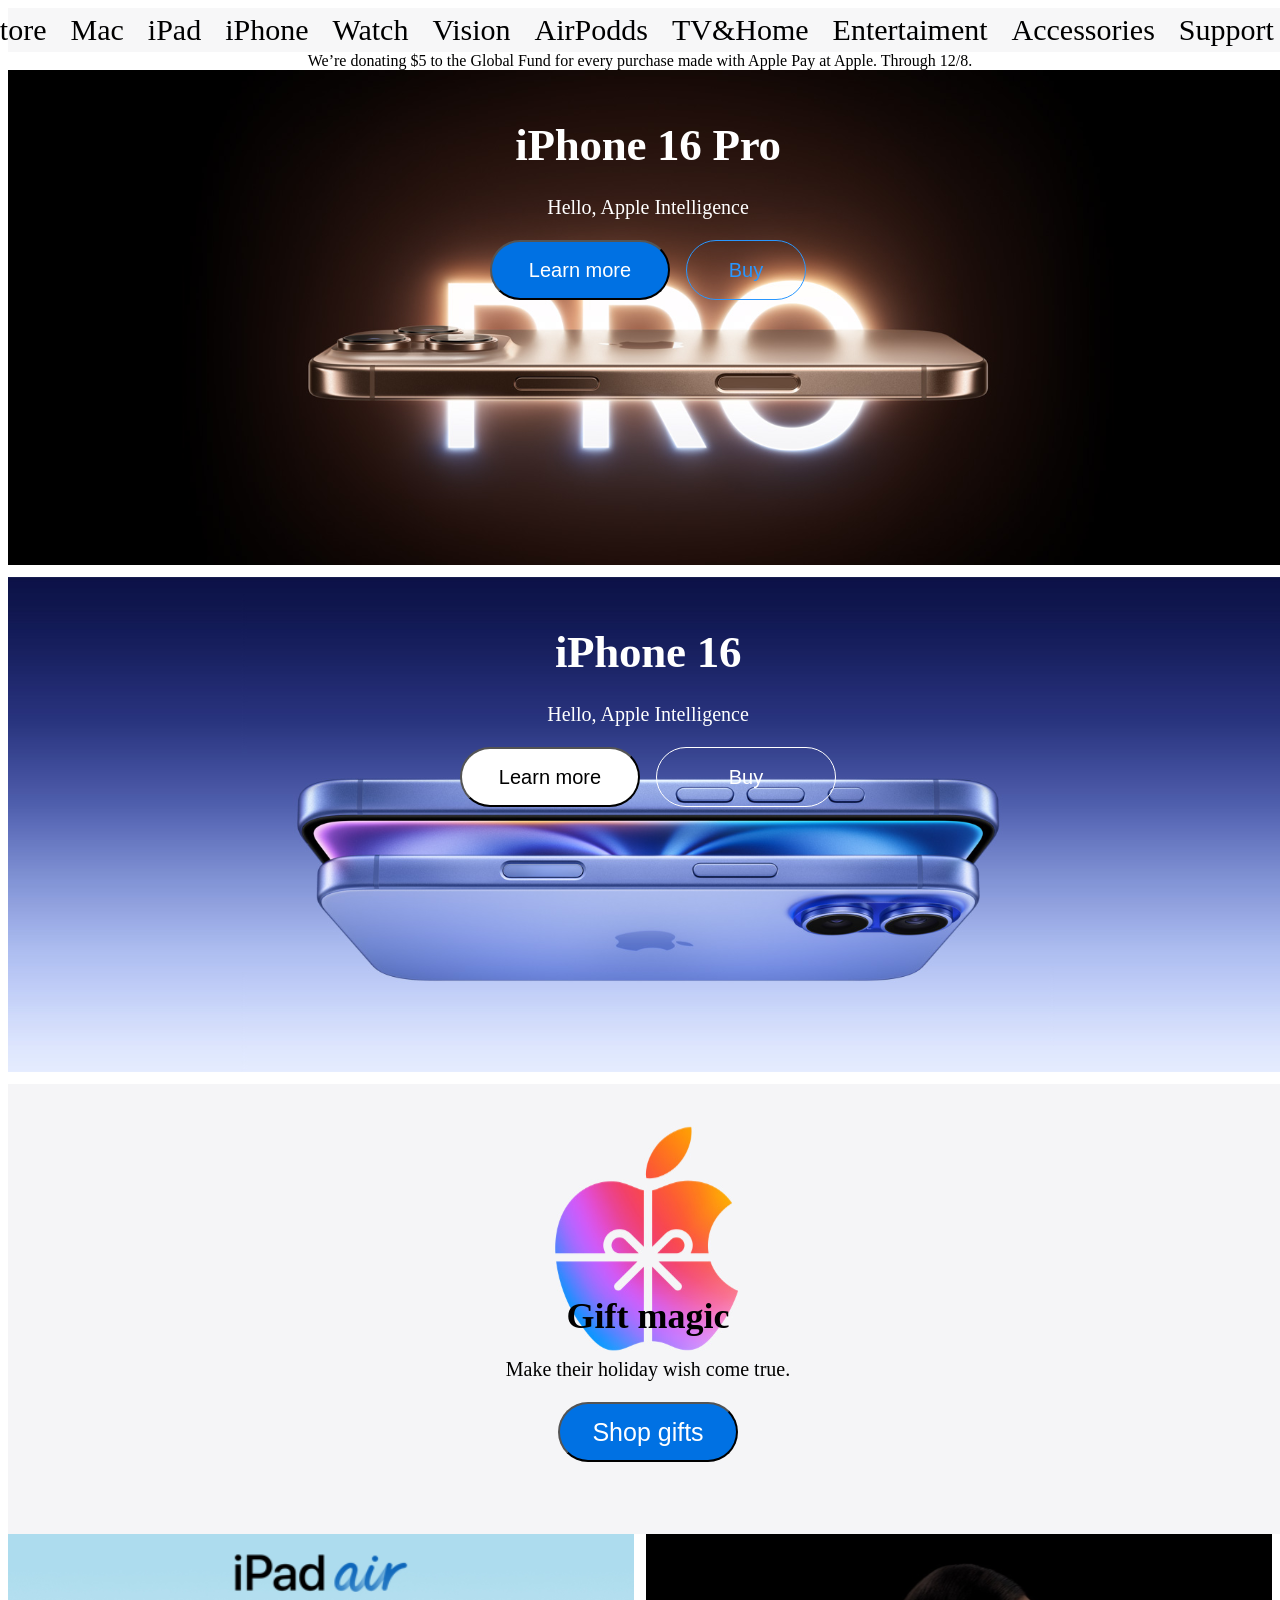
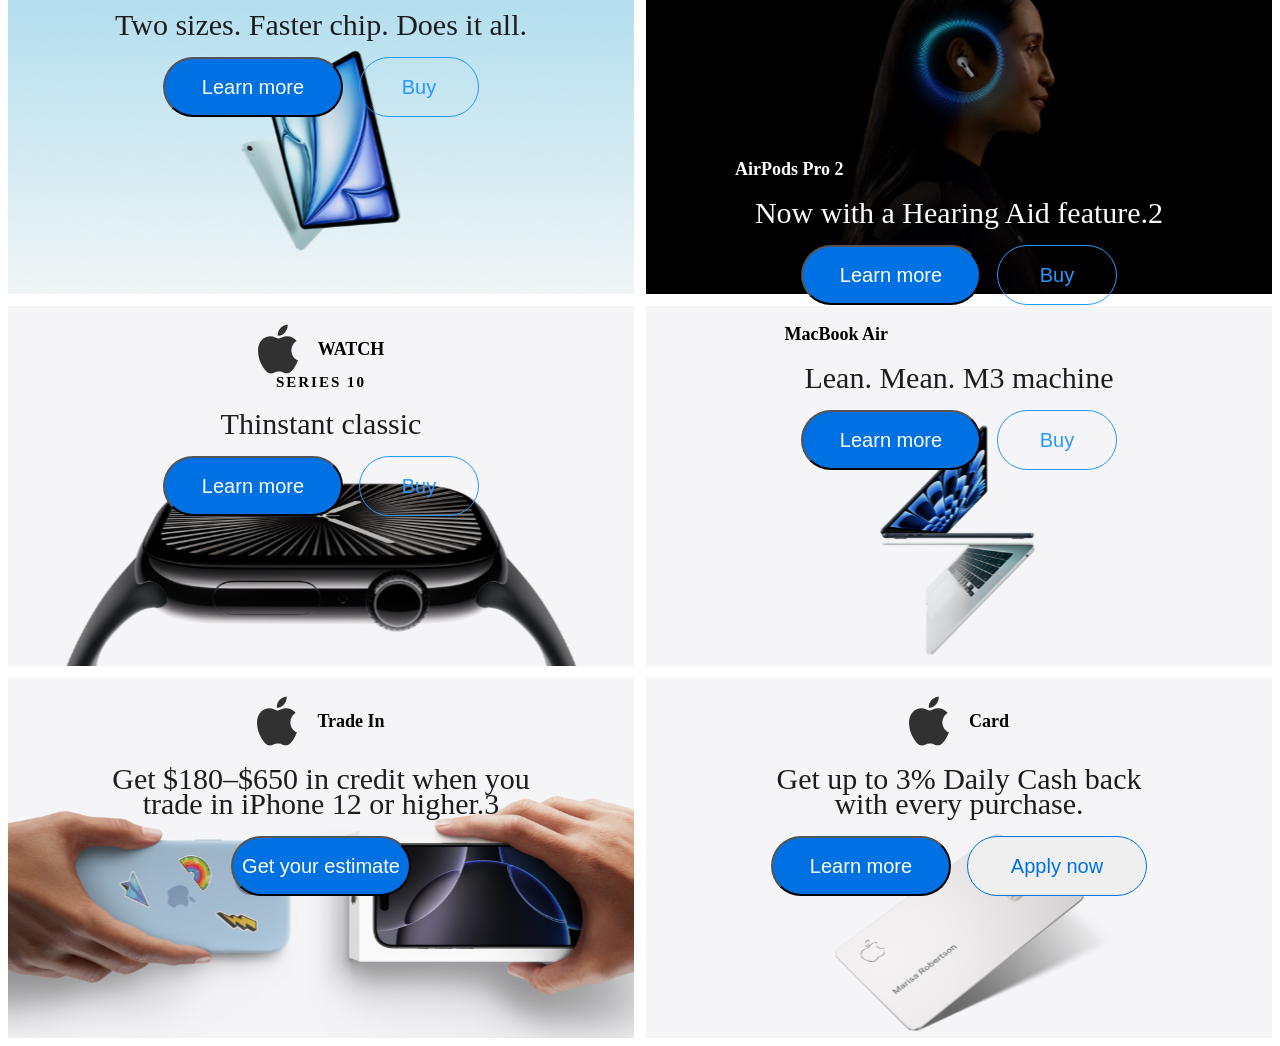
==== index.html @ 3116f765 "a p geer solison" ====
<!doctype html>
<html lang="en">
  <head>
    <meta charset="UTF-8" />
    <meta name="viewport" content="width=device-width, initial-scale=1.0" />
    <title>Apple web</title>
    <link rel="stylesheet" href="style.css" />
  </head>
  <body>
    <header>
      <a href=""><img src="./Vector.svg" alt="" /></a>
      <a href="">Store</a>
      <a href="">Mac</a>
      <a href="">iPad</a>
      <a href="">iPhone</a>
      <a href="">Watch</a>
      <a href="">Vision</a>
      <a href="">AirPodds</a>
      <a href="">TV&Home</a>
      <a href="">Entertaiment</a>
      <a href="">Accessories</a>
      <a href="">Support</a>
      <a href=""><img src="./Vector (1).svg" alt="" /></a>
      <a href=""><img src="./Vector (2).svg" alt="" /></a>
    </header>
    <div class="donate">
      <a>
        We’re donating $5 to the Global Fund for every purchase made with
        Apple Pay at Apple. Through 12/8.
      </a>
    </div>
    <section class="hero">
      <div class="hero-content" id="ip16-pro">
        <h1>iPhone 16 Pro</h1>
        <p>Hello, Apple Intelligence</p>
        <div class="button">
          <button class="button1">Learn more</button>
          <button class="button2">Buy</button>
        </div>
      </div>
      <div class="hero-content" id="ip16">
        <h1>iPhone 16</h1>
        <p>Hello, Apple Intelligence</p>
        <div class="button">
          <button class="button3">Learn more</button>
          <button class="button4">Buy</button>
        </div>
      </div>
      <div class="hero-cont" id="gift">
        <div class="gift">
          <h1>Gift magic</h1>
          <p>Make their holiday wish come true.</p>
          <button class="button5">Shop gifts</button>
        </div>
      </div>
    </section>
    <section class="store">
      <div class="store-1">
        <div class="iPad">
          <div class="ipad-cont">
            <img src="./Heading 3.svg" alt="" />
            <p>Two sizes. Faster chip. Does it all.</p>
            <div class="button">
              <button class="button1">Learn more</button>
              <button class="button2">Buy</button>
            </div>
            <div class="ipad-p">
              <p>Hello, Apple Intelligence.</p>
            </div>
          </div>
        </div>
        <div class="Airpods">
          <div class="AirPods-cont">
            <h1>AirPods Pro 2</h1>
            <p>Now with a Hearing Aid feature.2</p>
            <div class="button">
              <button class="button1">Learn more</button>
              <button class="button2">Buy</button>
            </div>
          </div>
        </div>
      </div>
      <div class="store-2">
        <div class="watch">
          <div class="ipad-cont">
            <div class="watch-cont">
              <img class="apple-icon" src="./Vector.svg" alt="" />
              <h1>WATCH</h1>
            </div>
            <h3>SERIES 10</h3>
            <p>Thinstant classic</p>
            <div class="button">
              <button class="button1">Learn more</button>
              <button class="button2">Buy</button>
            </div>
          </div>
        </div>
        <div class="macbook">
          <div class="ipad-cont">
            <h1>MacBook Air</h1>
            <p>Lean. Mean. M3 machine</p>
            <div class="button">
              <button class="button1">Learn more</button>
              <button class="button2">Buy</button>
            </div>
          </div>
        </div>
      </div>
      <div class="store-3">
        <div class="trade">
          <div class="ipad-cont">
            <div class="watch-cont">
              <img class="apple-icon" src="./Vector.svg" alt="" />
              <h1>Trade In</h1>
            </div>
            <p>
              Get $180–$650 in credit when you <br />
              trade in iPhone 12 or higher.3
            </p>
            <div class="button">
              <button class="button7">Get your estimate</button>
            </div>
          </div>
        </div>
        <div class="card">
          <div class="ipad-cont">
            <div class="watch-cont">
              <img class="apple-icon" src="./Vector.svg" alt="" />
              <h1>Card</h1>
            </div>
            <p>
              Get up to 3% Daily Cash back <br />
              with every purchase.
            </p>
            <div class="button">
              <button class="button1">Learn more</button>
              <button class="button6">Apply now</button>
            </div>
          </div>
        </div>
      </div>
    </section>
    <section class="footer">
      <div class="scroll"></div>
    </section>
  </body>
</html>
---- style.css ----
header {
  width: 100vw;
  display: flex;
  gap: 24px;
  height: 44px;
  justify-content: center;
  align-items: center;
  background-color: rgba(245, 245, 247, 0.8);
  font-size: 30px;
}
.hero p {
  font-size: 20px;
  color: white;
}
a {
  text-decoration: none;
  color: black;
}
h4 {
  text-align: center;
  font-family: Inter;
  font-size: 3vh;
  font-style: normal;
  font-weight: 400;
  line-height: 32px; /* 133.333% */
}
.donate {
  display: flex;
  justify-content: center;
  gap: 4px;
}
.hero {
  display: flex;
  flex-direction: column;
  gap: 12px;
  width: 100vw;
}
.hero-content {
  display: flex;
  width: 100vw;
  height: 50vh;
  flex-direction: column;
  align-items: center;
  color: white;
  background-size: cover;
  background-position: center;
  padding-top: 5vh;
}
.hero-content h1 {
  margin: 0px;
  text-align: center;
  font-family: Inter;
  font-size: 5vh;
  font-style: normal;
  font-weight: 600;
  line-height: 60px; /* 115.385% */
  letter-spacing: -0.28px;
}
#ip16-pro {
  background-image: url(./ip16-pro.svg);
}
#ip16 {
  background-image: url(./ip16.svg);
}
#gift {
  background-image: url(./gift.svg);
}

.hero-cont {
  background-size: cover;
  background-position: center;
  width: 100vw;
  height: 50vh;
  display: flex;
  align-items: flex-end;
  justify-content: center;
}
.gift {
  display: flex;
  flex-direction: column;
  align-items: center;
  padding-bottom: 8vh;
}
#gift h1 {
  margin: 0px;
  font-size: 4vh;
}
#gift p {
  color: black;
}
.button {
  display: flex;
  gap: 16px;
  text-align: center;
  justify-content: center;
}

.button1 {
  width: 180px;
  height: 60px;
  padding: 12px 20px;
  background-color: #0071e3;
  border-radius: 999px;
  color: white;
  font-size: 20px;
}
.button2 {
  color: #2997ff;
  width: 120px;
  height: 60px;
  padding: 12px 20px;
  font-size: 20px;
  border: 1px solid #2997ff;
  border-radius: 999px;
  background-color: transparent;
}
h4 {
  color: #f5f5f7;
  text-align: center;
  font-family: Inter;
  font-size: 24px;
}
.button3 {
  width: 180px;
  height: 60px;
  padding: 12px 20px;
  font-size: 20px;
  background-color: white;
  border-radius: 999px;
}
.button4 {
  width: 180px;
  height: 60px;
  padding: 12px 20px;
  font-size: 20px;
  border: 1px solid white;
  border-radius: 999px;
  background-color: #0018ca;
  background-color: transparent;
  color: white;
}
p {
  color: #1d1d1f;
  text-align: center;
  font-family: Inter;
  font-size: 20px;
  font-style: normal;
  font-weight: 400;
  line-height: 25px; /* 138.889% */
}
.button5 {
  width: 180px;
  height: 60px;
  font-size: 25px;
  background-color: #0071e3;
  border-radius: 999px;
  color: white;
}
.hero-gift h4 {
  color: #000;
  text-align: center;
  font-family: Inter;
  font-size: 24px;
}
.store {
  display: flex;
  gap: 12px;
  flex-direction: column;
}
.store p {
  font-size: 30px;
  margin: 20px;
}
.store h1 {
  margin: 0px;
  font-size: 2vh;
}
.store-1 {
  display: flex;
  gap: 12px;
}
.store-2 {
  display: flex;
  gap: 12px;
}
.iPad {
  background-image: url(./Figure.svg);
  width: 50vw;
  height: 40vh;
  background-size: cover;
  background-position: center;
}
.ipad-cont {
  display: flex;
  flex-direction: column;
  padding-top: 2vh;
}
.iPad img {
  height: 40px;
}
.iPad h1 {
  color: black;
}
.ipad-p {
  padding-top: 25vh;
  text-align: center;
  font-family: Inter;
  font-size: 14px;
  font-style: normal;
  font-weight: 500;
  line-height: 18px; /* 128.571% */
  background: linear-gradient(
    90deg,
    #0090f7 0%,
    #ba62fc 33.33%,
    #f2416b 66.67%,
    #f55600 100%
  );
  background-clip: text;
  -webkit-background-clip: text;
  -webkit-text-fill-color: transparent;
}
.Airpods {
  background-image: url(./airpods.svg);
  width: 50vw;
  height: 40vh;
  background-size: cover;
  background-position: center;
  display: flex;
  justify-content: center;
}
.AirPods-cont {
  display: flex;
  padding-top: 25vh;
  flex-direction: column;
}

.Airpods p {
  color: white;
}
.Airpods h1 {
  color: white;
}
.watch {
  background-image: url(./watch.svg);
  background-size: cover;
  width: 50vw;
  background-position: center;
  height: 40vh;
}
.apple-icon {
  width: 40px;
  height: 50px;
  align-items: center;
}
.watch h1 {
  color: black;
}
.watch-cont {
  display: flex;
  align-items: center;
  justify-content: center;
  gap: 20px;
}
h3 {
  color: #000;
  text-align: center;
  font-family: Inter;
  font-size: 15px;
  font-style: normal;
  font-weight: 700;
  line-height: normal;
  letter-spacing: 2px;
  margin: 0;
}
.macbook {
  background-image: url(./Macbook.svg);
  background-size: cover;
  width: 50vw;
  background-position: center;
  height: 40vh;
  display: flex;
  justify-content: center;
}

.store-3 {
  display: flex;
  gap: 12px;
}
.trade {
  background-image: url(./trade.svg);
  background-size: cover;
  width: 50vw;
  background-position: center;
  height: 40vh;
}
.trade h1 {
  color: black;
}
.trade-p {
  width: 322px;
  height: 50px;
}
.button7 {
  height: 60px;
  width: 180px;
  font-size: 20px;
  border-radius: 999px;
  background-color: #0071e3;
  color: white;
}
.card {
  background-image: url(./card.svg);
  background-size: cover;
  width: 50vw;
  background-position: center;
  height: 40vh;
}
.card h1 {
  color: black;
}
.button6 {
  width: 180px;
  height: 60px;
  padding: 12px 20px;
  font-size: 20px;
  border-radius: 999px;
  color: #0071e3;
  border: 1px solid #0071e3;
}
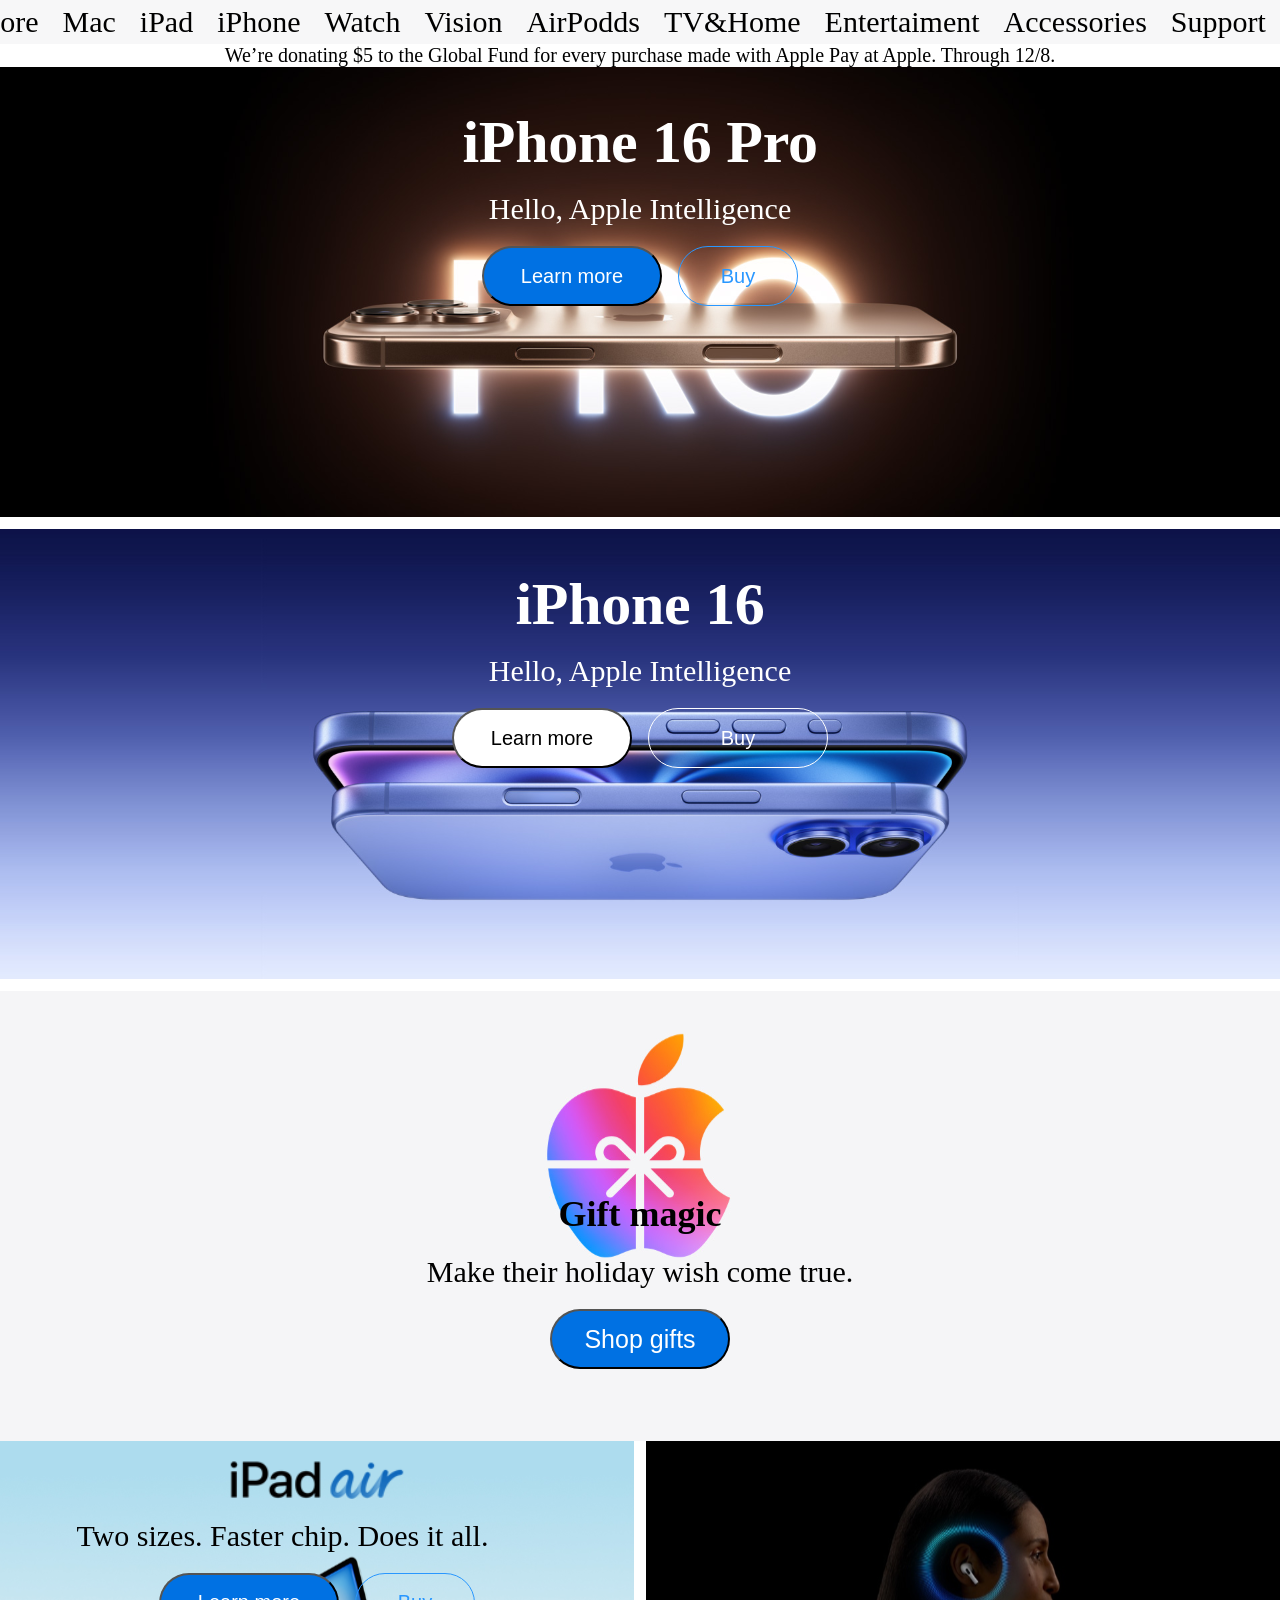
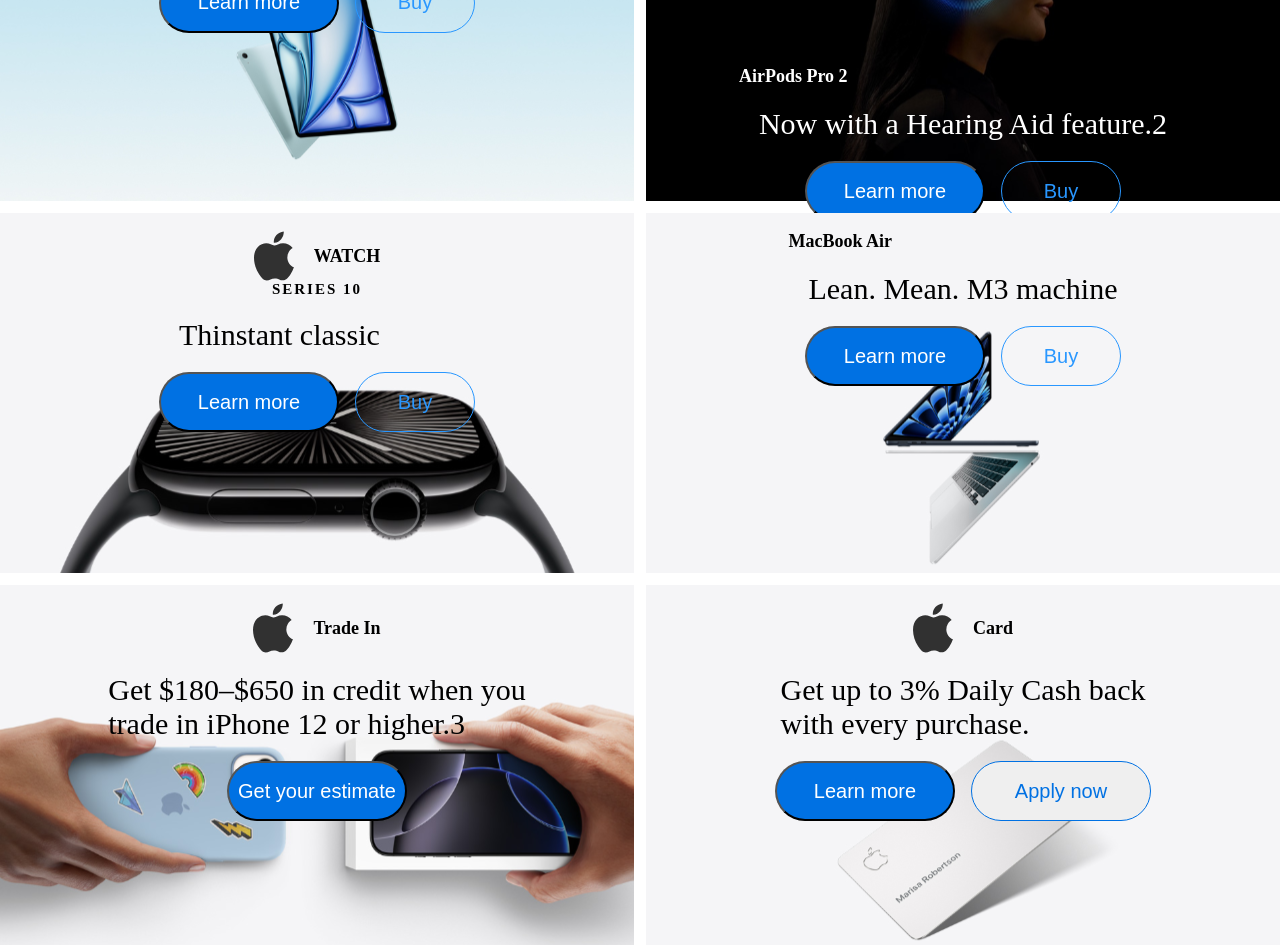
==== commit 88b2df9a: "dahin ynzlaw" ====
--- a/index.html
+++ b/index.html
@@ -24,10 +24,10 @@
       <a href=""><img src="./Vector (2).svg" alt="" /></a>
     </header>
     <div class="donate">
-      <a>
+      <p>
         We’re donating $5 to the Global Fund for every purchase made with
         Apple Pay at Apple. Through 12/8.
-      </a>
+      </p>
     </div>
     <section class="hero">
       <div class="hero-content" id="ip16-pro">
--- a/style.css
+++ b/style.css
@@ -1,3 +1,9 @@
+* {
+  padding: 0;
+  margin: 0;
+  box-sizing: border-box;
+}
+
 header {
   width: 100vw;
   display: flex;
@@ -9,7 +15,7 @@
   font-size: 30px;
 }
 .hero p {
-  font-size: 20px;
+  font-size: 30px;
   color: white;
 }
 a {
@@ -28,6 +34,7 @@
   display: flex;
   justify-content: center;
   gap: 4px;
+  font-size: 20px;
 }
 .hero {
   display: flex;
@@ -45,12 +52,13 @@
   background-size: cover;
   background-position: center;
   padding-top: 5vh;
+  gap: 20px;
 }
 .hero-content h1 {
   margin: 0px;
   text-align: center;
   font-family: Inter;
-  font-size: 5vh;
+  font-size: 60px;
   font-style: normal;
   font-weight: 600;
   line-height: 60px; /* 115.385% */
@@ -80,6 +88,7 @@
   flex-direction: column;
   align-items: center;
   padding-bottom: 8vh;
+  gap: 20px;
 }
 #gift h1 {
   margin: 0px;
@@ -139,15 +148,6 @@
   background-color: transparent;
   color: white;
 }
-p {
-  color: #1d1d1f;
-  text-align: center;
-  font-family: Inter;
-  font-size: 20px;
-  font-style: normal;
-  font-weight: 400;
-  line-height: 25px; /* 138.889% */
-}
 .button5 {
   width: 180px;
   height: 60px;
@@ -189,6 +189,8 @@
   height: 40vh;
   background-size: cover;
   background-position: center;
+  display: flex;
+  justify-content: center;
 }
 .ipad-cont {
   display: flex;
@@ -247,6 +249,8 @@
   width: 50vw;
   background-position: center;
   height: 40vh;
+  display: flex;
+  justify-content: center;
 }
 .apple-icon {
   width: 40px;
@@ -293,6 +297,8 @@
   width: 50vw;
   background-position: center;
   height: 40vh;
+  display: flex;
+  justify-content: center;
 }
 .trade h1 {
   color: black;
@@ -315,6 +321,8 @@
   width: 50vw;
   background-position: center;
   height: 40vh;
+  display: flex;
+  justify-content: center;
 }
 .card h1 {
   color: black;
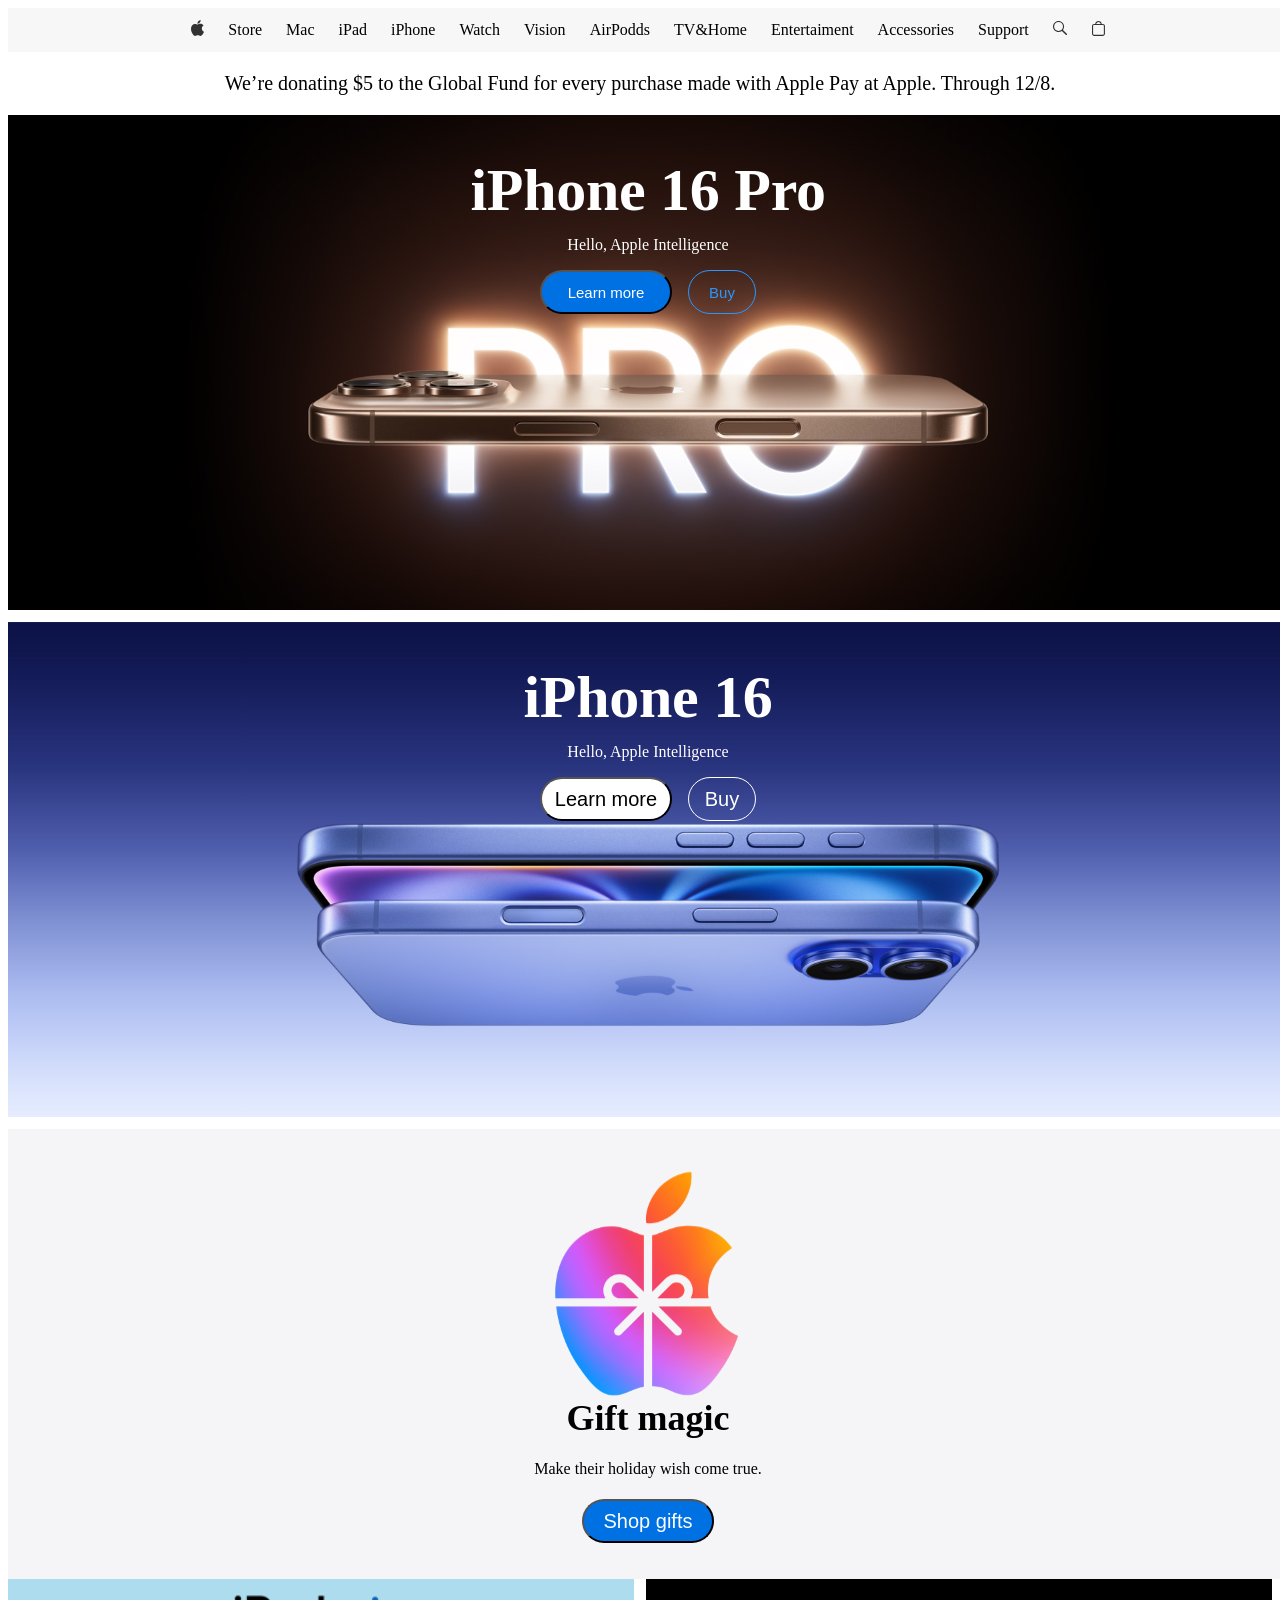
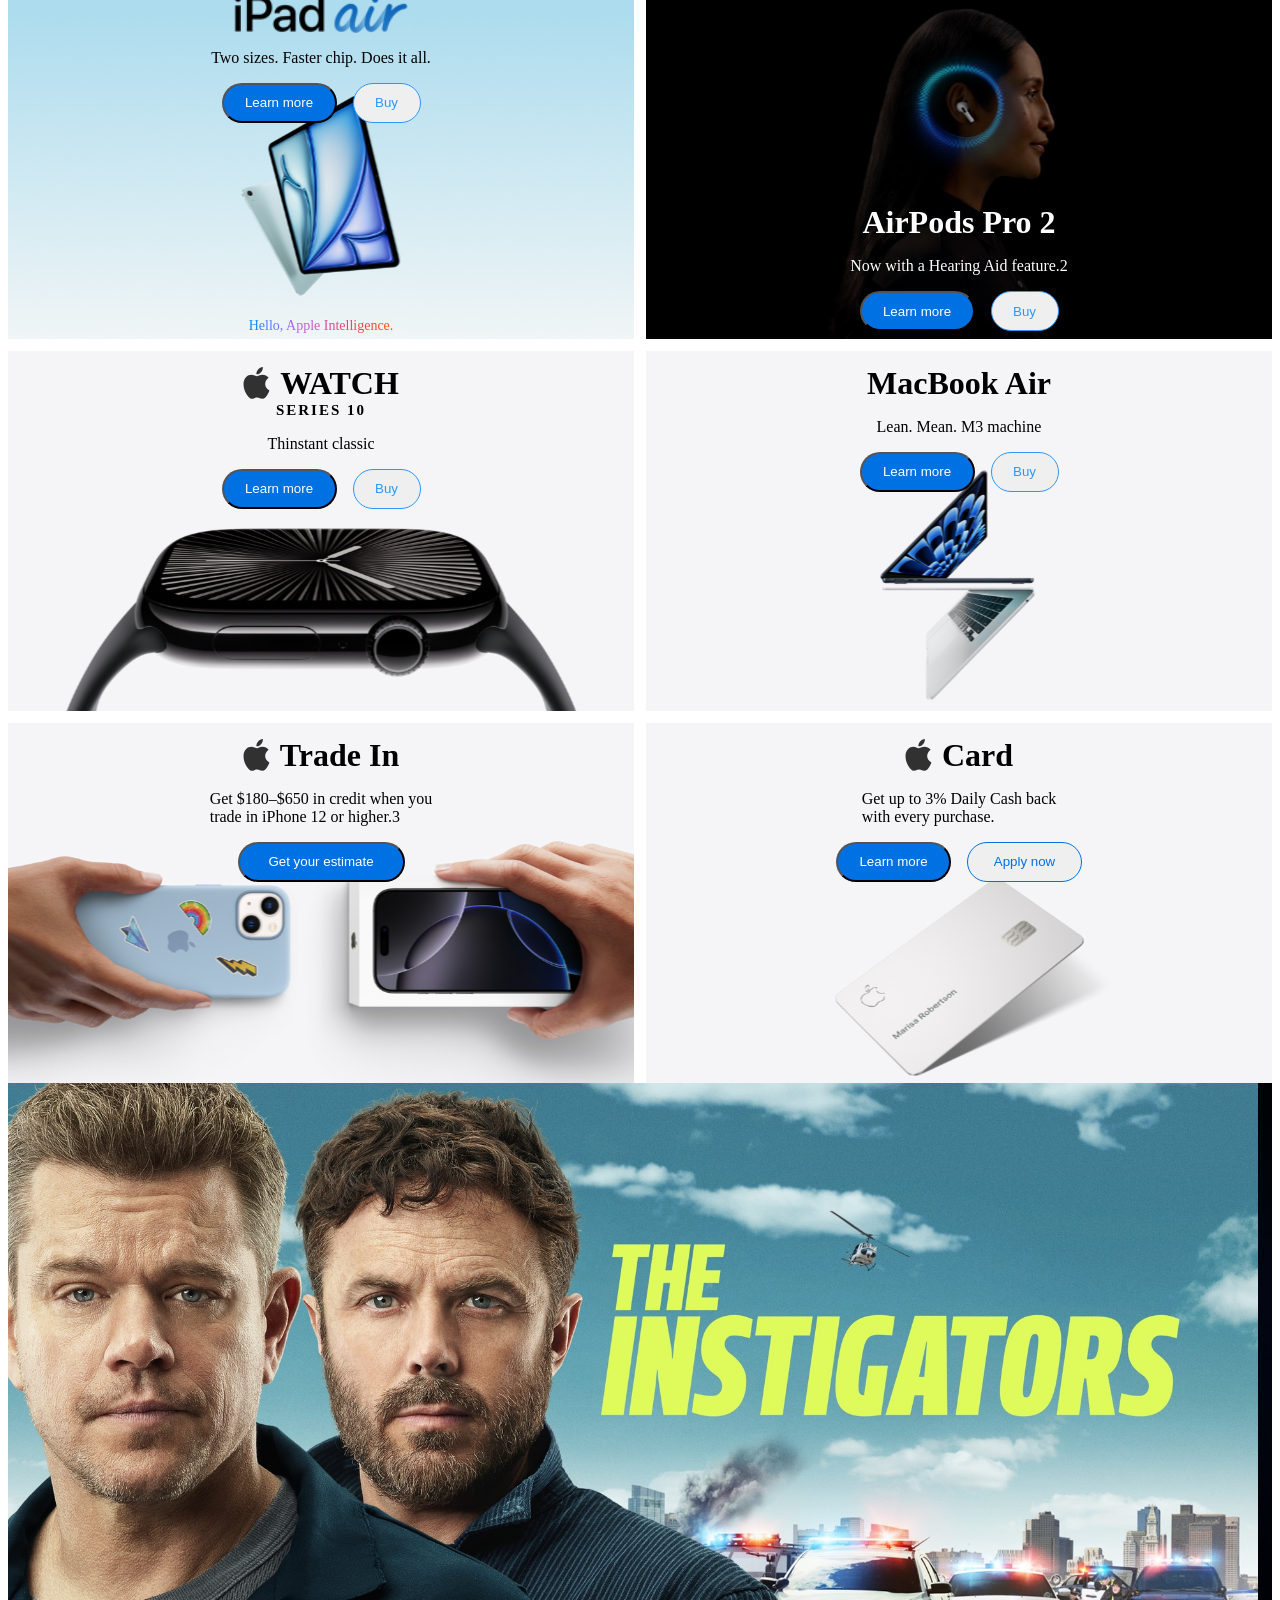
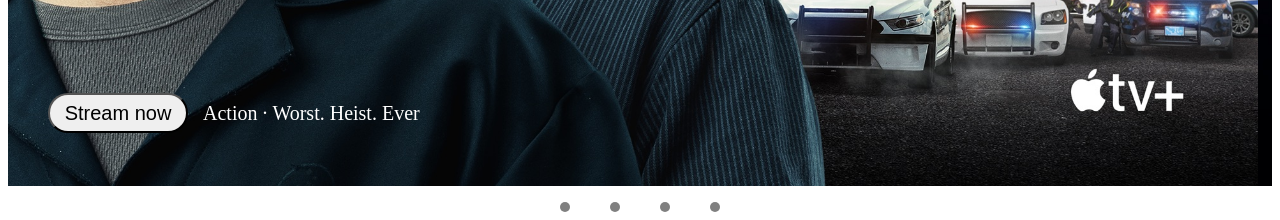
==== commit 56212e27: "scroll hiiw" ====
--- a/index.html
+++ b/index.html
@@ -61,8 +61,8 @@
             <img src="./Heading 3.svg" alt="" />
             <p>Two sizes. Faster chip. Does it all.</p>
             <div class="button">
-              <button class="button1">Learn more</button>
-              <button class="button2">Buy</button>
+              <button class="button9">Learn more</button>
+              <button class="button10">Buy</button>
             </div>
             <div class="ipad-p">
               <p>Hello, Apple Intelligence.</p>
@@ -74,8 +74,8 @@
             <h1>AirPods Pro 2</h1>
             <p>Now with a Hearing Aid feature.2</p>
             <div class="button">
-              <button class="button1">Learn more</button>
-              <button class="button2">Buy</button>
+              <button class="button9">Learn more</button>
+              <button class="button10">Buy</button>
             </div>
           </div>
         </div>
@@ -90,8 +90,8 @@
             <h3>SERIES 10</h3>
             <p>Thinstant classic</p>
             <div class="button">
-              <button class="button1">Learn more</button>
-              <button class="button2">Buy</button>
+              <button class="button9">Learn more</button>
+              <button class="button10">Buy</button>
             </div>
           </div>
         </div>
@@ -100,8 +100,8 @@
             <h1>MacBook Air</h1>
             <p>Lean. Mean. M3 machine</p>
             <div class="button">
-              <button class="button1">Learn more</button>
-              <button class="button2">Buy</button>
+              <button class="button9">Learn more</button>
+              <button class="button10">Buy</button>
             </div>
           </div>
         </div>
@@ -133,15 +133,57 @@
               with every purchase.
             </p>
             <div class="button">
-              <button class="button1">Learn more</button>
+              <button class="button9">Learn more</button>
               <button class="button6">Apply now</button>
             </div>
           </div>
         </div>
       </div>
     </section>
-    <section class="footer">
-      <div class="scroll"></div>
+    <section class="scroll">
+      <div class="scroll-container">
+        <div id="item1" class="scroll-item">
+          <div class="item1-cont">
+            <button class="item1-button">Stream now</button>
+            <div class="item1-text">
+              <p>Action ·</p>
+              <p>Worst. Heist. Ever</p>
+            </div>
+          </div>
+        </div>
+        <div id="item2" class="scroll-item">
+          <div class="item1-cont">
+            <button class="item2-button">See the schlude</button>
+            <div class="item1-text">
+              <p>Live MLB games, every Friday</p>
+            </div>
+          </div>
+        </div>
+        <div id="item3" class="scroll-item">
+          <div class="item1-cont">
+            <button>Stream now</button>
+            <div class="item1-text">
+              <h4>Comedy ·</h4>
+              <p>The shady side of paradise.</p>
+            </div>
+          </div>
+        </div>
+        <div id="item4" class="scroll-item">
+          <div class="item1-cont">
+            <button class="item1-button">Stream now</button>
+            <div class="item1-text">
+              <p>Drama ·</p>
+              <p>Experience Ridley Scatt's extended epic.</p>
+            </div>
+          </div>
+        </div>
+      </div>
+      <div class="dot">
+        <a class="item1-dot" href="#item1"></a>
+        <a class="item1-dot" href="#item2"></a>
+        <a class="item1-dot" href="#item3"></a>
+        <a class="item1-dot" href="#item4"></a>
+      </div>
     </section>
   </body>
 </html>
--- a/style.css
+++ b/style.css
@@ -1,9 +1,3 @@
-* {
-  padding: 0;
-  margin: 0;
-  box-sizing: border-box;
-}
-
 header {
   width: 100vw;
   display: flex;
@@ -12,10 +6,8 @@
   justify-content: center;
   align-items: center;
   background-color: rgba(245, 245, 247, 0.8);
-  font-size: 30px;
 }
 .hero p {
-  font-size: 30px;
   color: white;
 }
 a {
@@ -52,7 +44,6 @@
   background-size: cover;
   background-position: center;
   padding-top: 5vh;
-  gap: 20px;
 }
 .hero-content h1 {
   margin: 0px;
@@ -87,8 +78,8 @@
   display: flex;
   flex-direction: column;
   align-items: center;
-  padding-bottom: 8vh;
-  gap: 20px;
+  padding-bottom: 4vh;
+  gap: 5px;
 }
 #gift h1 {
   margin: 0px;
@@ -105,20 +96,18 @@
 }
 
 .button1 {
-  width: 180px;
-  height: 60px;
-  padding: 12px 20px;
+  width: 132px;
+  height: 44px;
   background-color: #0071e3;
   border-radius: 999px;
   color: white;
-  font-size: 20px;
+  font-size: 15px;
 }
 .button2 {
   color: #2997ff;
-  width: 120px;
-  height: 60px;
-  padding: 12px 20px;
-  font-size: 20px;
+  width: 68px;
+  height: 44px;
+  font-size: 15px;
   border: 1px solid #2997ff;
   border-radius: 999px;
   background-color: transparent;
@@ -130,17 +119,15 @@
   font-size: 24px;
 }
 .button3 {
-  width: 180px;
-  height: 60px;
-  padding: 12px 20px;
+  width: 132px;
+  height: 44px;
   font-size: 20px;
   background-color: white;
   border-radius: 999px;
 }
 .button4 {
-  width: 180px;
-  height: 60px;
-  padding: 12px 20px;
+  width: 68px;
+  height: 44px;
   font-size: 20px;
   border: 1px solid white;
   border-radius: 999px;
@@ -149,9 +136,9 @@
   color: white;
 }
 .button5 {
-  width: 180px;
-  height: 60px;
-  font-size: 25px;
+  width: 132px;
+  height: 44px;
+  font-size: 20px;
   background-color: #0071e3;
   border-radius: 999px;
   color: white;
@@ -167,13 +154,15 @@
   gap: 12px;
   flex-direction: column;
 }
-.store p {
-  font-size: 30px;
-  margin: 20px;
-}
 .store h1 {
   margin: 0px;
-  font-size: 2vh;
+  color: #000;
+  text-align: center;
+  font-family: Inter;
+  font-size: 32px;
+  font-style: normal;
+  font-weight: 700;
+  line-height: normal;
 }
 .store-1 {
   display: flex;
@@ -189,22 +178,27 @@
   height: 40vh;
   background-size: cover;
   background-position: center;
-  display: flex;
-  justify-content: center;
 }
 .ipad-cont {
   display: flex;
   flex-direction: column;
-  padding-top: 2vh;
+  align-items: center;
+  padding-top: 1.5vh;
 }
 .iPad img {
   height: 40px;
 }
 .iPad h1 {
-  color: black;
+  color: #000;
+  text-align: center;
+  font-family: Inter;
+  font-size: 32px;
+  font-style: normal;
+  font-weight: 700;
+  line-height: normal;
 }
 .ipad-p {
-  padding-top: 25vh;
+  padding-top: 20vh;
   text-align: center;
   font-family: Inter;
   font-size: 14px;
@@ -253,8 +247,8 @@
   justify-content: center;
 }
 .apple-icon {
-  width: 40px;
-  height: 50px;
+  width: 27px;
+  height: 32px;
   align-items: center;
 }
 .watch h1 {
@@ -264,7 +258,7 @@
   display: flex;
   align-items: center;
   justify-content: center;
-  gap: 20px;
+  gap: 10px;
 }
 h3 {
   color: #000;
@@ -308,9 +302,8 @@
   height: 50px;
 }
 .button7 {
-  height: 60px;
-  width: 180px;
-  font-size: 20px;
+  height: 40px;
+  width: 167px;
   border-radius: 999px;
   background-color: #0071e3;
   color: white;
@@ -328,11 +321,91 @@
   color: black;
 }
 .button6 {
-  width: 180px;
-  height: 60px;
-  padding: 12px 20px;
-  font-size: 20px;
+  width: 115px;
+  height: 40px;
   border-radius: 999px;
   color: #0071e3;
   border: 1px solid #0071e3;
 }
+
+.button9 {
+  background-color: #0071e3;
+  height: 40px;
+  width: 115px;
+  border-radius: 999px;
+  color: white;
+}
+.button10 {
+  border-radius: 999px;
+  border: 1px solid #2997ff;
+  color: #2997ff;
+  width: 68px;
+  height: 40px;
+}
+.scroll {
+  overflow: scroll;
+  display: flex;
+  gap: 16px;
+  flex-direction: column;
+  scroll-behavior: smooth;
+  scrollbar-width: none;
+}
+.scroll-container {
+  display: flex;
+}
+.scroll-item {
+  min-width: 1250px;
+  height: 703px;
+  background-position: center;
+  background-size: cover;
+}
+#item1 {
+  background-image: url(./instigators.jpg);
+}
+#item2 {
+  background-image: url(./baseball.jpg);
+}
+#item3 {
+  background-image: url(./bad-monkey.jpg);
+}
+#item4 {
+  background-image: url(./napoleon.jpg);
+}
+.item1-cont {
+  display: flex;
+  gap: 15px;
+  padding: 600px 0 0 40px;
+  height: 60px;
+  align-items: center;
+}
+.item1-text {
+  display: flex;
+  gap: 5px;
+  color: white;
+  height: 44px;
+  align-items: center;
+  font-size: 20px;
+}
+.item1-button {
+  width: 140px;
+  height: 40px;
+  border-radius: 999px;
+  font-size: 20px;
+}
+.item2-button {
+  display: flex;
+  width: 120px;
+  height: 20px;
+}
+.item1-dot {
+  display: block;
+  height: 10px;
+  width: 10px;
+  border-radius: 50%;
+  background-color: grey;
+}
+.dot {
+  display: flex;
+  justify-content: center;
+  gap: 40px;
+}
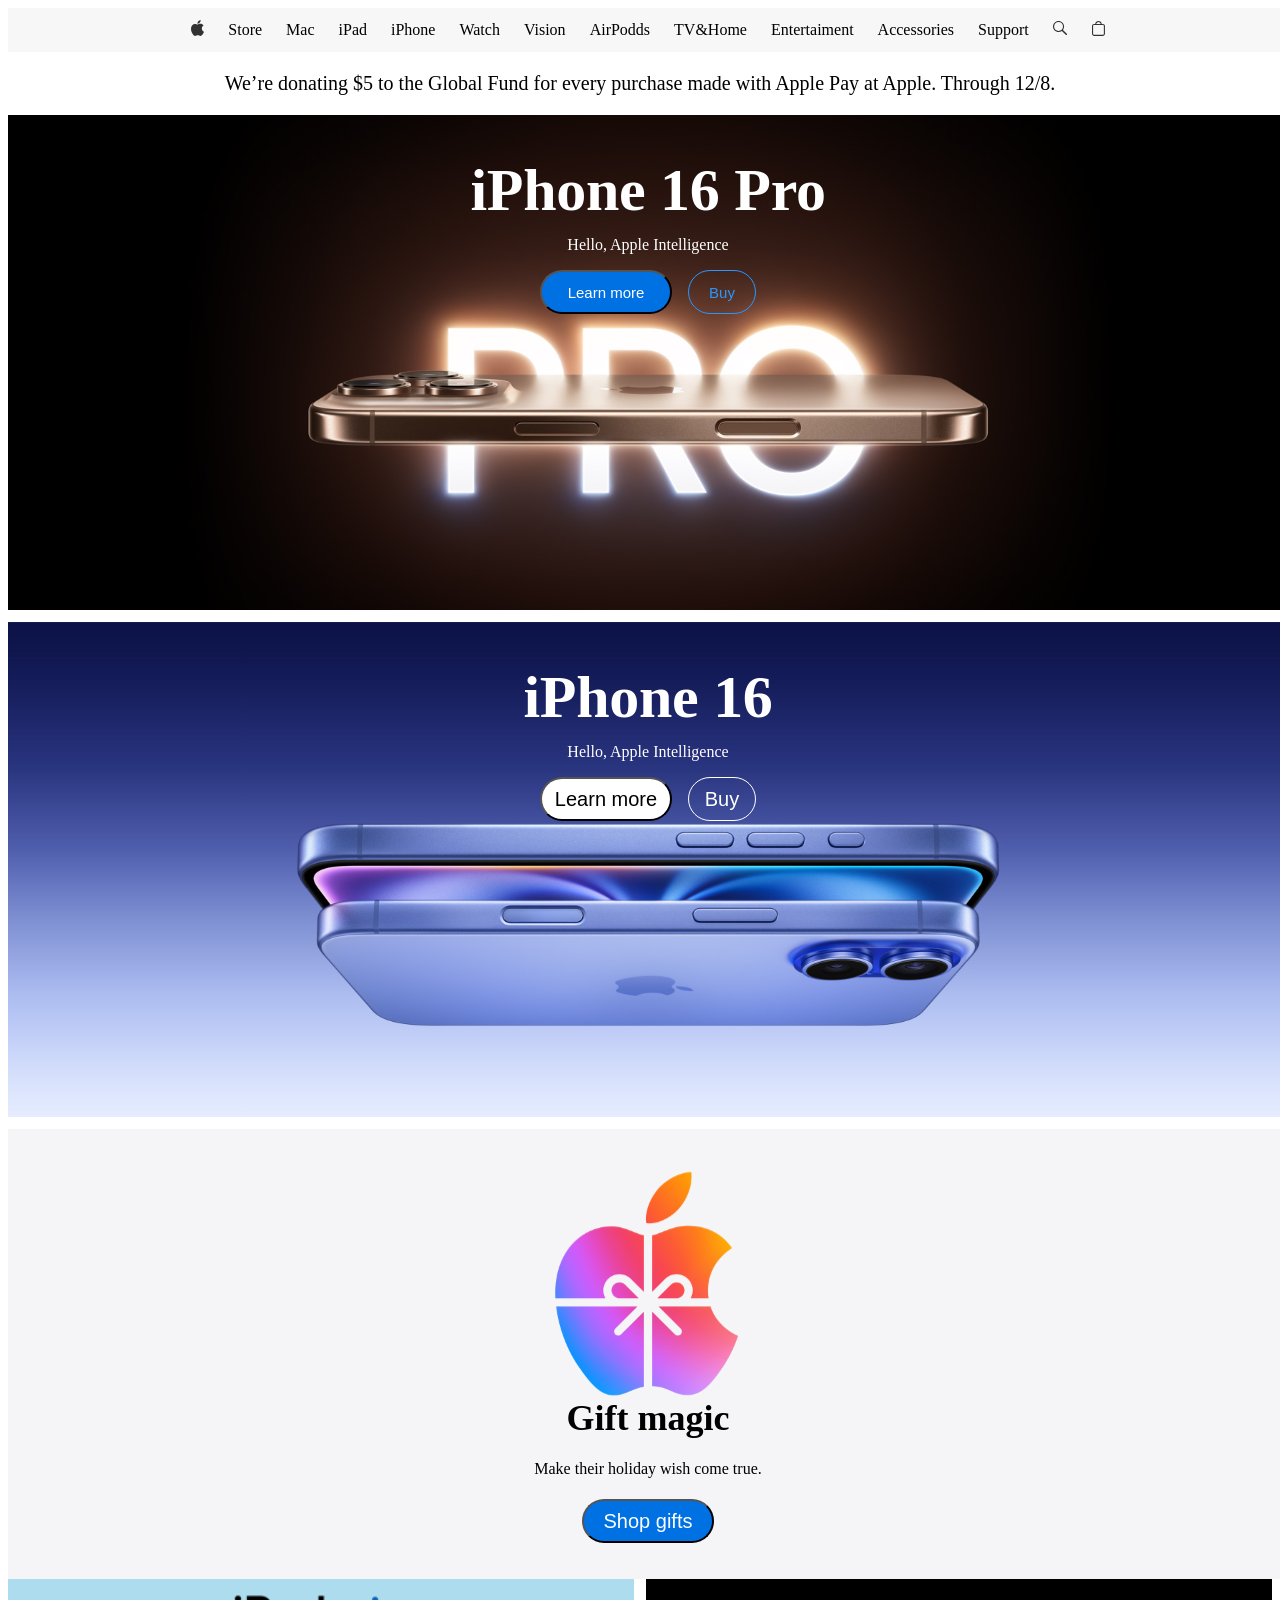
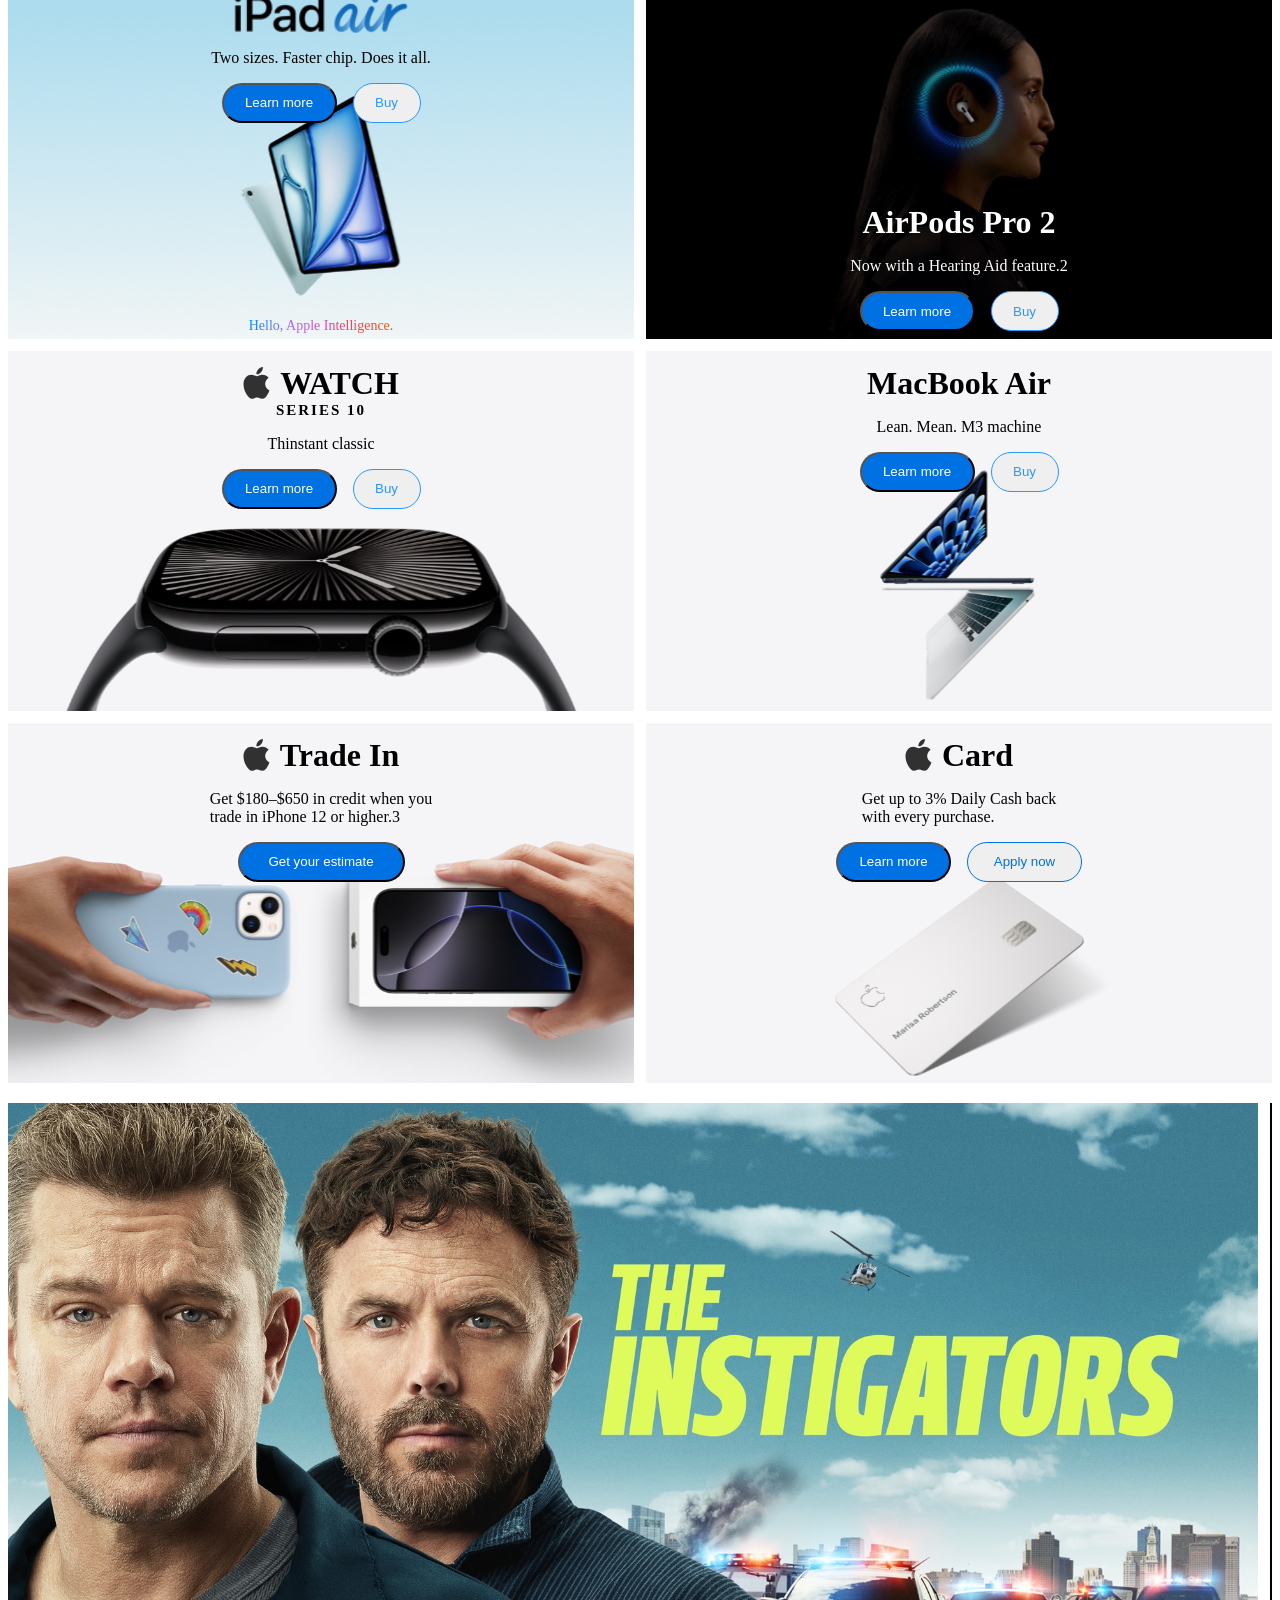
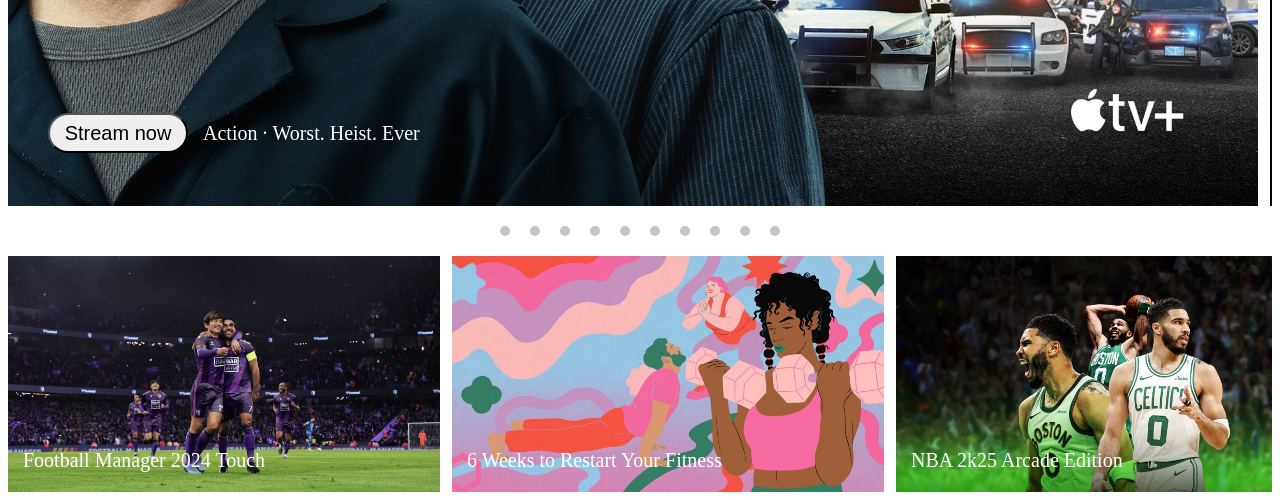
==== commit 64f6243b: "Apple-web done" ====
--- a/index.html
+++ b/index.html
@@ -9,7 +9,7 @@
   <body>
     <header>
       <a href=""><img src="./Vector.svg" alt="" /></a>
-      <a href="">Store</a>
+      <a href="Apple-store/">Store</a>
       <a href="">Mac</a>
       <a href="">iPad</a>
       <a href="">iPhone</a>
@@ -177,12 +177,206 @@
             </div>
           </div>
         </div>
-      </div>
-      <div class="dot">
-        <a class="item1-dot" href="#item1"></a>
-        <a class="item1-dot" href="#item2"></a>
-        <a class="item1-dot" href="#item3"></a>
-        <a class="item1-dot" href="#item4"></a>
+        <div id="item5" class="scroll-item">
+          <div class="item1-cont">
+            <button class="item1-button">Stream now</button>
+            <div class="item1-text">
+              <p>Documentary ·</p>
+              <p>All that glitters isn't gold.</p>
+            </div>
+          </div>
+        </div>
+        <div id="item6" class="scroll-item">
+          <div class="item1-cont">
+            <button class="item1-button">Stream now</button>
+            <div class="item1-text">
+              <p>Watch Messi, every club, and every match--live</p>
+            </div>
+          </div>
+        </div>
+        <div id="item7" class="scroll-item">
+          <div class="item1-cont">
+            <button class="item1-button">Stream now</button>
+            <div class="item1-text">
+              <p>Crime ·</p>
+              <p>Presume nothing.</p>
+            </div>
+          </div>
+        </div>
+        <div id="item8" class="scroll-item">
+          <div class="item1-cont">
+            <button class="item1-button">Stream now</button>
+            <div class="item1-text">
+              <p>Drama ·</p>
+              <p>New season.</p>
+            </div>
+          </div>
+        </div>
+        <div id="item9" class="scroll-item">
+          <div class="item1-cont">
+            <button class="item1-button">Stream now</button>
+            <div class="item1-text">
+              <p>Thriller ·</p>
+              <p>
+                Natalie Portman and Moses Ingram star in a visionary noir
+                thriller.
+              </p>
+            </div>
+          </div>
+        </div>
+        <div id="item10" class="scroll-item">
+          <div class="item1-cont">
+            <button class="item1-button">Stream now</button>
+            <div class="item1-text">
+              <p>Drama ·</p>
+              <p>16 Emmy® Nominations Including Best Drama .</p>
+            </div>
+          </div>
+        </div>
+      </div>
+    </section>
+    <div class="dot">
+      <a class="item1-dot" href="#item1"></a>
+      <a class="item1-dot" href="#item2"></a>
+      <a class="item1-dot" href="#item3"></a>
+      <a class="item1-dot" href="#item4"></a>
+      <a class="item1-dot" href="#item5"></a>
+      <a class="item1-dot" href="#item6"></a>
+      <a class="item1-dot" href="#item7"></a>
+      <a class="item1-dot" href="#item8"></a>
+      <a class="item1-dot" href="#item9"></a>
+      <a class="item1-dot" href="#item10"></a>
+    </div>
+    <section class="animation">
+      <div class="ursdag">
+        <div class="animation-content">
+          <div id="anim1" class="animation-cont">
+            <p>Football Manager 2024 Touch</p>
+            <button>Listen Now</button>
+          </div>
+        </div>
+        <div class="animation-content">
+          <div id="anim2" class="animation-cont">
+            <p>6 Weeks to Restart Your Fitness</p>
+            <button>Listen Now</button>
+          </div>
+        </div>
+        <div class="animation-content">
+          <div id="anim3" class="animation-cont">
+            <p>NBA 2k25 Arcade Edition</p>
+            <button>Listen Now</button>
+          </div>
+        </div>
+        <div class="animation-content">
+          <div id="anim4" class="animation-cont">
+            <p>Streigth with Kyle</p>
+            <button>Listen Now</button>
+          </div>
+        </div>
+        <div class="animation-content">
+          <div id="anim5" class="animation-cont">
+            <img class="anim-img" src="./animation5.jpg" alt="" />
+            <p>R&B Now</p>
+            <button>Listen Now</button>
+          </div>
+        </div>
+        <div class="animation-content">
+          <div id="anim6" class="animation-cont">
+            <img class="anim-img" src="./animation6.jpg" alt="" />
+            <p>Today's Indie rock</p>
+            <button>Listen Now</button>
+          </div>
+        </div>
+        <div class="animation-content">
+          <div id="anim7" class="animation-cont">
+            <img class="anim-img" src="./animation7.jpg" alt="" />
+            <p>Streigth with Kyle</p>
+            <button>Listen Now</button>
+          </div>
+        </div>
+        <div class="animation-content">
+          <div id="anim8" class="animation-cont">
+            <p>Hello Kitty Island Adventure</p>
+            <button>Listen Now</button>
+          </div>
+        </div>
+        <div class="animation-content">
+          <div id="anim9" class="animation-cont">
+            <p>Run your first 5k</p>
+            <button>Listen Now</button>
+          </div>
+        </div>
+        <div class="animation-content">
+          <div id="anim10" class="animation-cont">
+            <img class="anim-img" src="./animation10.jpg" alt="" />
+            <p>Today's Country</p>
+            <button>Listen Now</button>
+          </div>
+        </div>
+        <div class="animation-content">
+          <div id="anim1" class="animation-cont">
+            <p>Football Manager 2024 Touch</p>
+            <button>Listen Now</button>
+          </div>
+        </div>
+        <div class="animation-content">
+          <div id="anim2" class="animation-cont">
+            <p>6 Weeks to Restart Your Fitness</p>
+            <button>Listen Now</button>
+          </div>
+        </div>
+        <div class="animation-content">
+          <div id="anim3" class="animation-cont">
+            <p>NBA 2k25 Arcade Edition</p>
+            <button>Listen Now</button>
+          </div>
+        </div>
+        <div class="animation-content">
+          <div id="anim4" class="animation-cont">
+            <p>Streigth with Kyle</p>
+            <button>Listen Now</button>
+          </div>
+        </div>
+        <div class="animation-content">
+          <div id="anim5" class="animation-cont">
+            <img class="anim-img" src="./animation5.jpg" alt="" />
+            <p>R&B Now</p>
+            <button>Listen Now</button>
+          </div>
+        </div>
+        <div class="animation-content">
+          <div id="anim6" class="animation-cont">
+            <img class="anim-img" src="./animation6.jpg" alt="" />
+            <p>Today's Indie rock</p>
+            <button>Listen Now</button>
+          </div>
+        </div>
+        <div class="animation-content">
+          <div id="anim7" class="animation-cont">
+            <img class="anim-img" src="./animation7.jpg" alt="" />
+            <p>Streigth with Kyle</p>
+            <button>Listen Now</button>
+          </div>
+        </div>
+        <div class="animation-content">
+          <div id="anim8" class="animation-cont">
+            <p>Hello Kitty Island Adventure</p>
+            <button>Listen Now</button>
+          </div>
+        </div>
+        <div class="animation-content">
+          <div id="anim9" class="animation-cont">
+            <p>Run your first 5k</p>
+            <button>Listen Now</button>
+          </div>
+        </div>
+        <div class="animation-content">
+          <div id="anim10" class="animation-cont">
+            <img class="anim-img" src="./animation10.jpg" alt="" />
+            <p>Today's Country</p>
+            <button>Listen Now</button>
+          </div>
+        </div>
       </div>
     </section>
   </body>
--- a/style.css
+++ b/style.css
@@ -349,9 +349,11 @@
   flex-direction: column;
   scroll-behavior: smooth;
   scrollbar-width: none;
+  padding-top: 20px;
 }
 .scroll-container {
   display: flex;
+  gap: 12px;
 }
 .scroll-item {
   min-width: 1250px;
@@ -370,6 +372,24 @@
 }
 #item4 {
   background-image: url(./napoleon.jpg);
+}
+#item5 {
+  background-image: url(./k-pop-idols.jpg);
+}
+#item6 {
+  background-image: url(./season-pass.jpg);
+}
+#item7 {
+  background-image: url(./pressumed-innocent.jpg);
+}
+#item8 {
+  background-image: url(./pachinko.jpg);
+}
+#item9 {
+  background-image: url(./lady-in-the-lake.jpg);
+}
+#item10 {
+  background-image: url(./morning-show.jpg);
 }
 .item1-cont {
   display: flex;
@@ -402,10 +422,120 @@
   height: 10px;
   width: 10px;
   border-radius: 50%;
+  background-color: rgb(197, 197, 197);
+}
+.item1-dot:hover {
   background-color: grey;
 }
 .dot {
   display: flex;
   justify-content: center;
-  gap: 40px;
-}
+  gap: 20px;
+  padding-top: 20px;
+}
+
+.animation-cont {
+  width: 417px;
+  height: 236px;
+  background-size: cover;
+  color: white;
+  display: flex;
+  align-items: flex-end;
+  padding-left: 15px;
+  position: relative;
+}
+.animation-cont p {
+  font-size: 20px;
+}
+.animation-cont button {
+  position: absolute;
+  opacity: 0;
+  border: none;
+  margin-top: 20px;
+  padding: 7px 15px;
+  border-radius: 999px;
+  background-color: white;
+  left: 40%;
+  bottom: 45%;
+}
+.ursdag:hover .animation-content {
+  filter: grayscale(100%);
+}
+.ursdag .animation-content:hover {
+  filter: brightness(100%);
+}
+.animation-cont:hover button {
+  opacity: 1;
+}
+.animation {
+  overflow: hidden;
+}
+.ursdag {
+  width: max-content;
+  display: flex;
+  gap: 12px;
+  padding-top: 20px;
+  animation-name: ursdag;
+  animation-iteration-count: infinite;
+  animation-timing-function: linear;
+  animation-duration: 30s;
+}
+.animation:hover .ursdag {
+  animation-play-state: paused;
+}
+@keyframes ursdag {
+  from {
+    transform: translateX(0);
+  }
+  to {
+    transform: translateX(-50%);
+  }
+}
+#anim1 {
+  background-image: url(./animation1.jpg);
+}
+#anim2 {
+  background-image: url(./animation2.jpg);
+}
+#anim3 {
+  background-image: url(./animation3.jpg);
+}
+#anim4 {
+  background-image: url(./animation4.jpg);
+}
+#anim5 {
+  background-color: rgb(20, 40, 56);
+  display: flex;
+  align-items: center;
+  gap: 10px;
+}
+#anim6 {
+  background-color: rgb(64, 13, 14);
+  display: flex;
+  align-items: center;
+  gap: 10px;
+}
+#anim7 {
+  background-color: rgb(38, 38, 38);
+  display: flex;
+  align-items: center;
+  gap: 10px;
+}
+#anim8 {
+  background-image: url(./animation8.jpg);
+}
+#anim9 {
+  background-image: url(./animation9.jpg);
+}
+#anim10 {
+  background-color: #eae6e1;
+  color: black;
+  display: flex;
+  align-items: center;
+  gap: 10px;
+}
+.anim-img {
+  border-radius: 20px;
+  width: 198px;
+  height: 198px;
+}
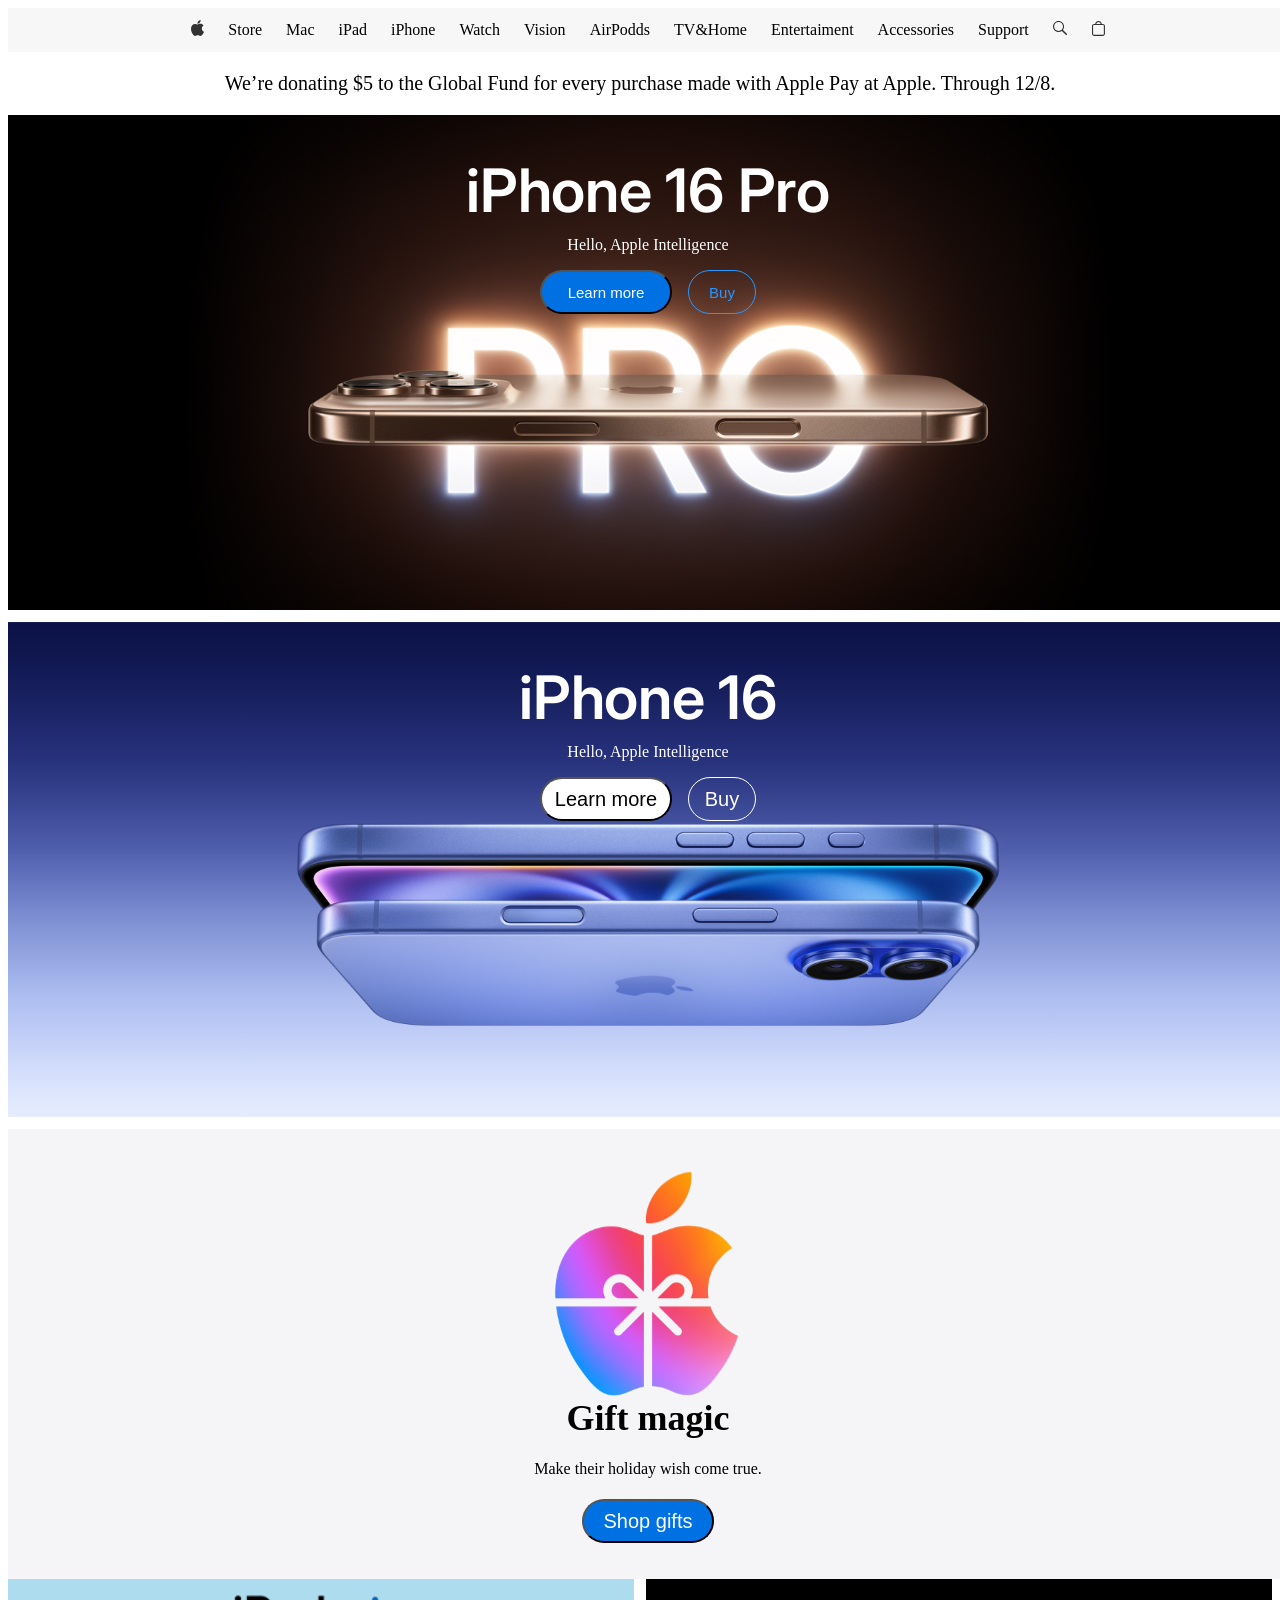
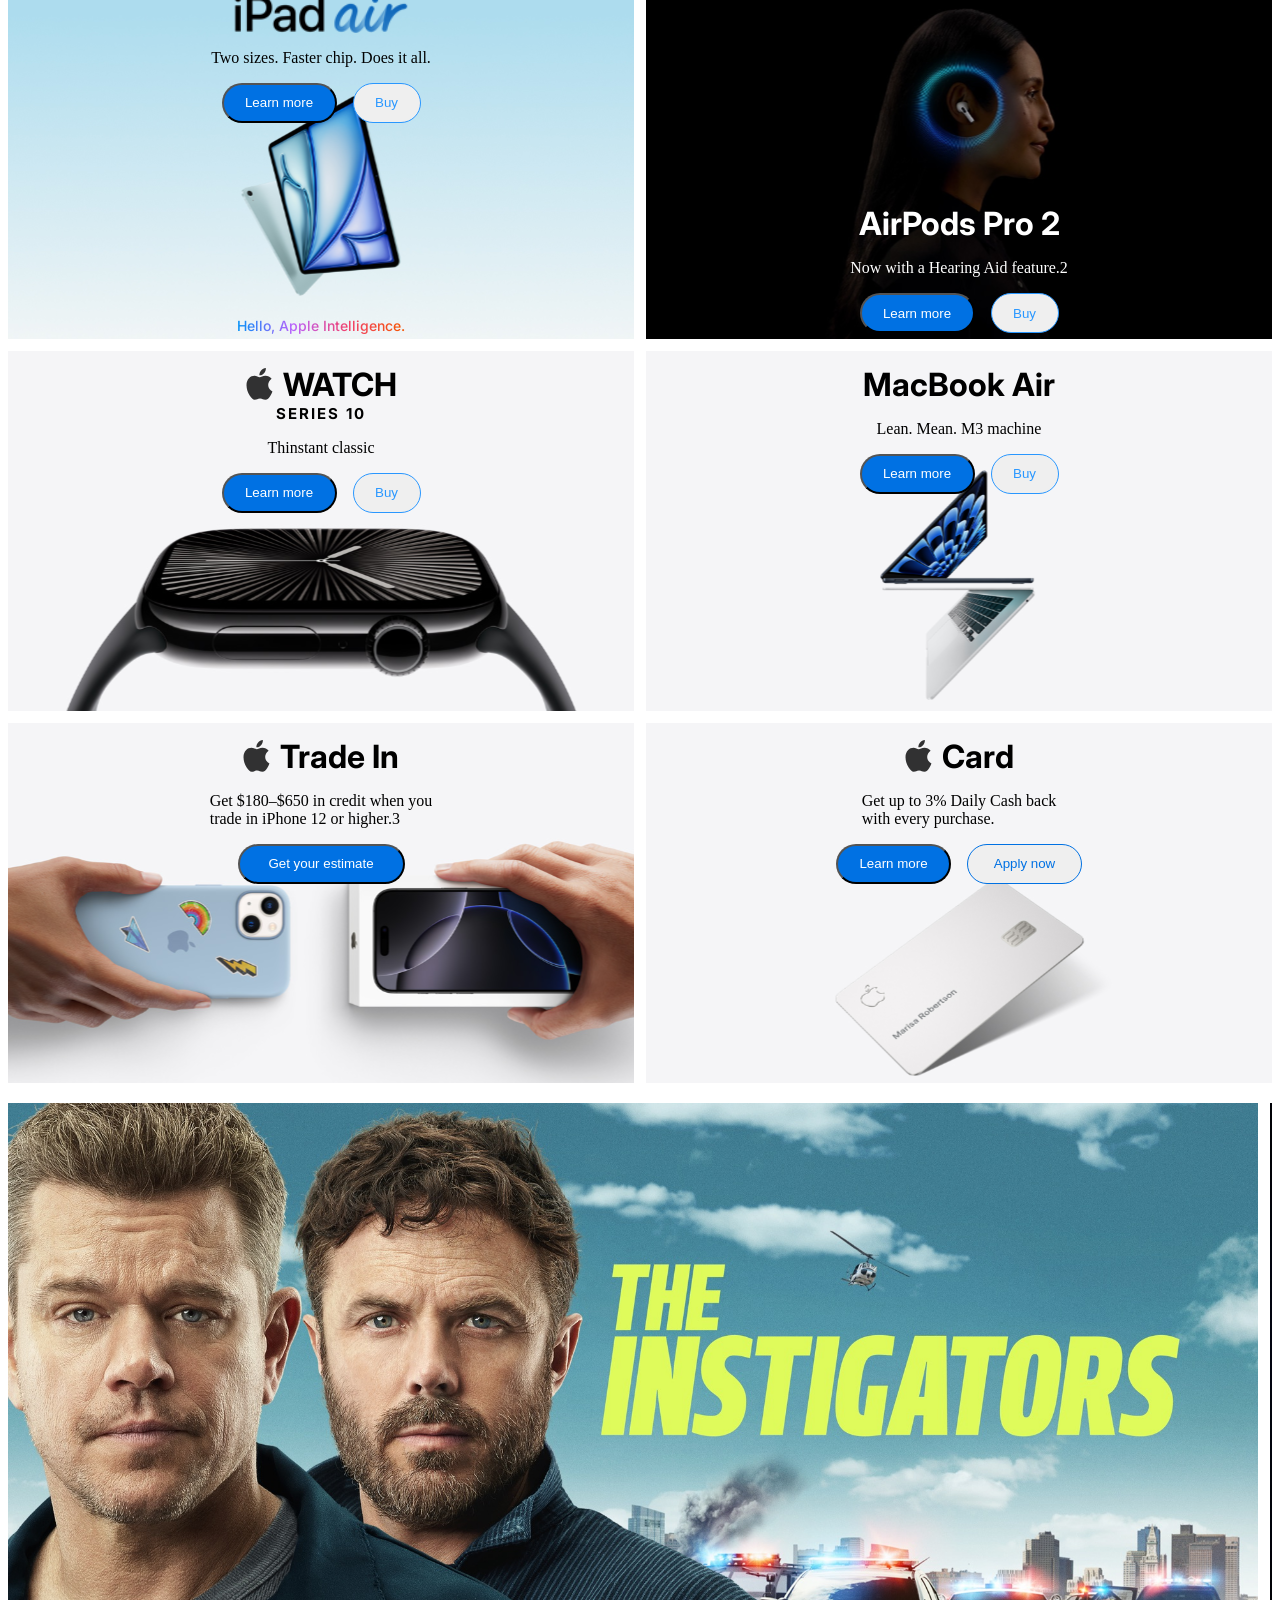
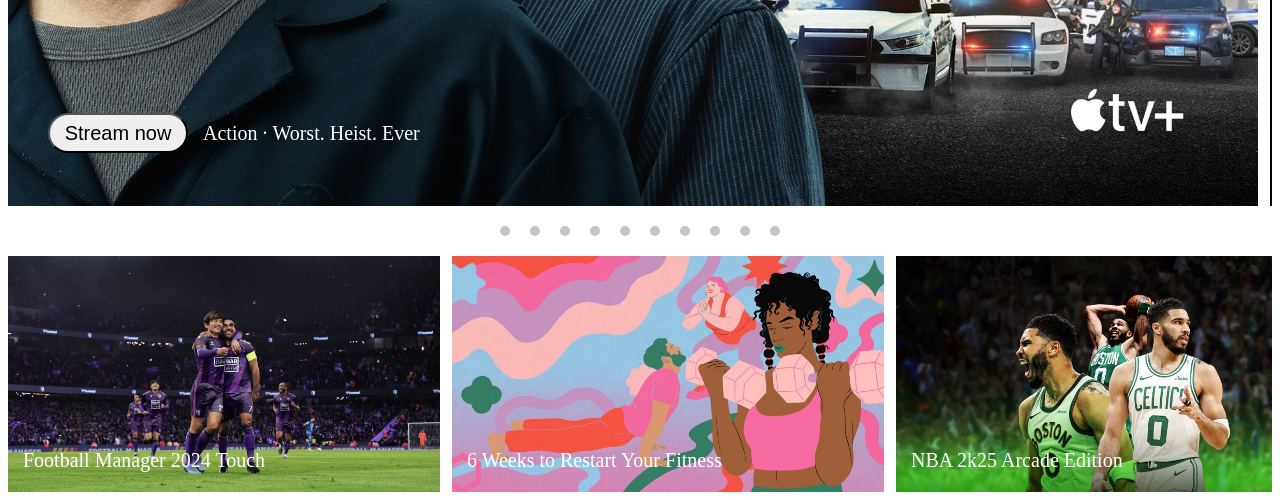
==== commit 0698ed21: "store ehlew" ====
--- a/index.html
+++ b/index.html
@@ -5,6 +5,12 @@
     <meta name="viewport" content="width=device-width, initial-scale=1.0" />
     <title>Apple web</title>
     <link rel="stylesheet" href="style.css" />
+    <link rel="preconnect" href="https://fonts.googleapis.com" />
+    <link rel="preconnect" href="https://fonts.gstatic.com" crossorigin />
+    <link
+      href="https://fonts.googleapis.com/css2?family=Bebas+Neue&family=Inter:ital,opsz,wght@0,14..32,100..900;1,14..32,100..900&display=swap"
+      rel="stylesheet"
+    />
   </head>
   <body>
     <header>
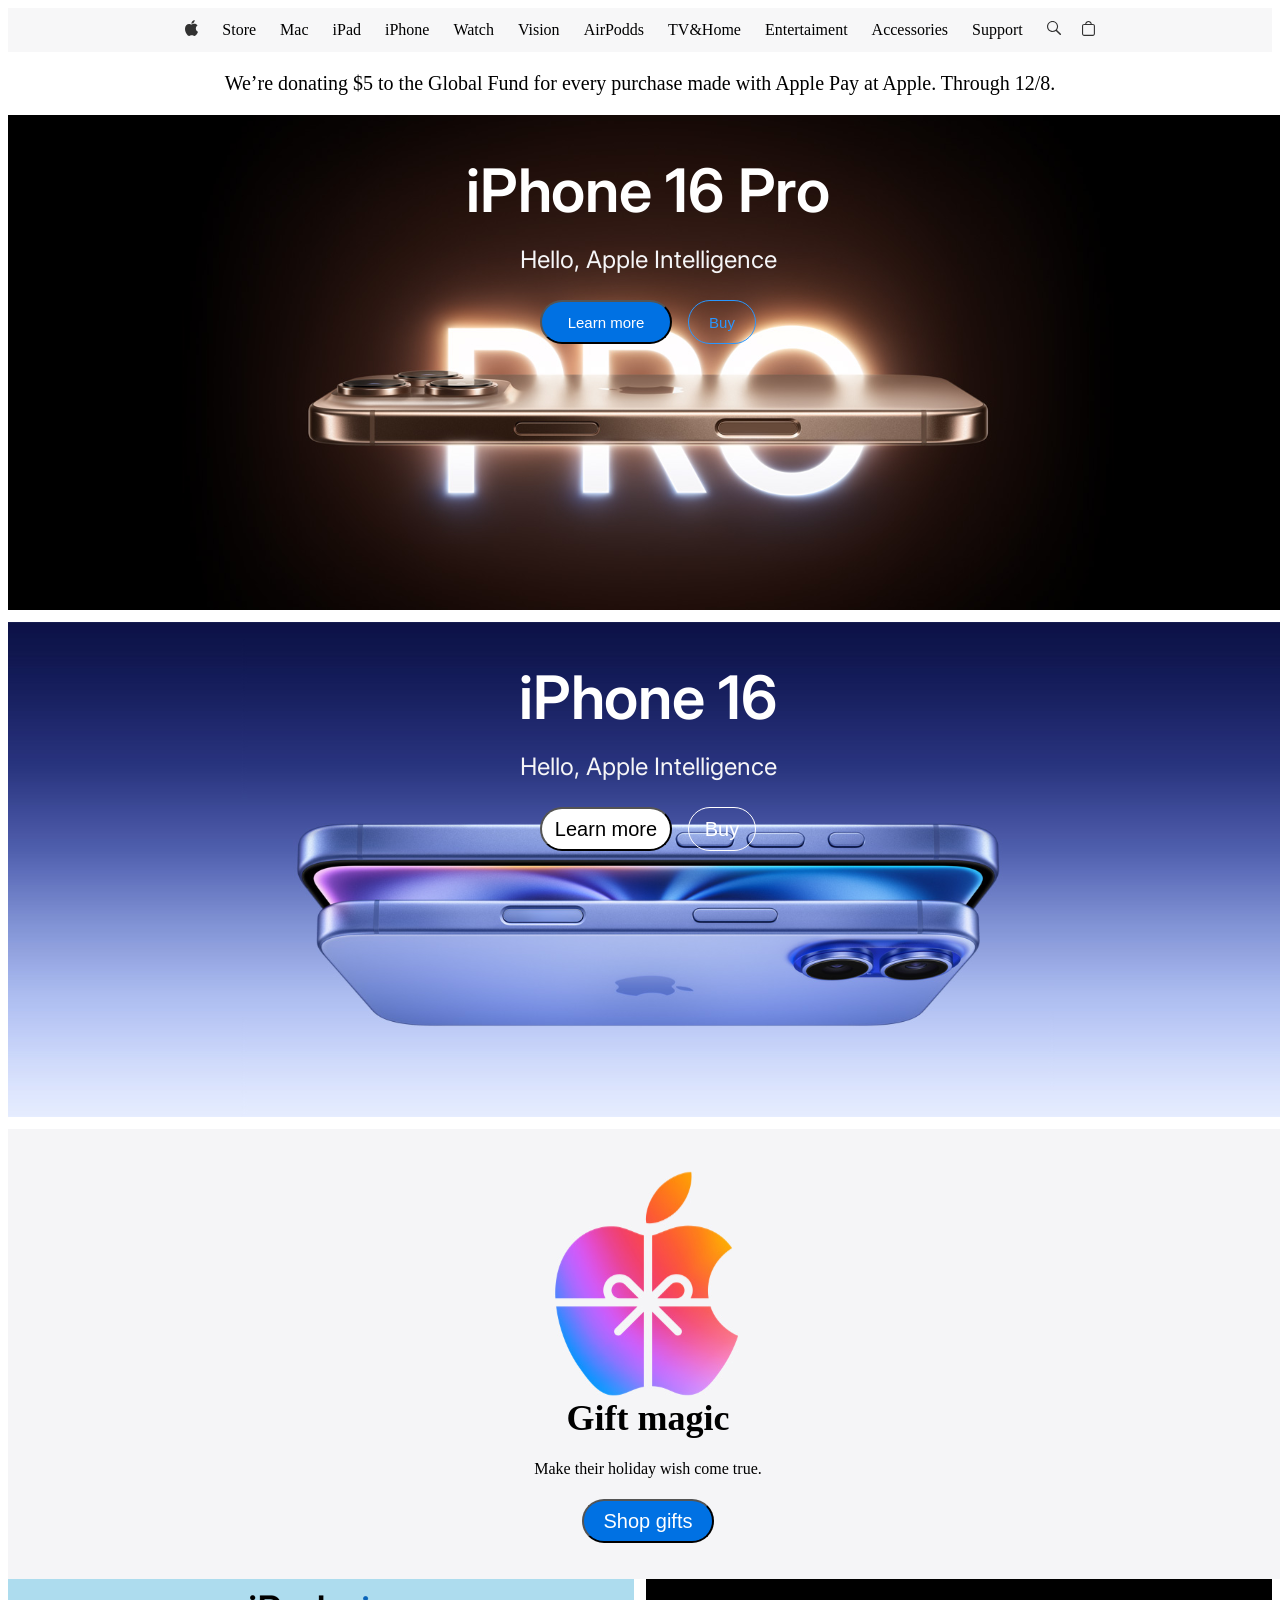
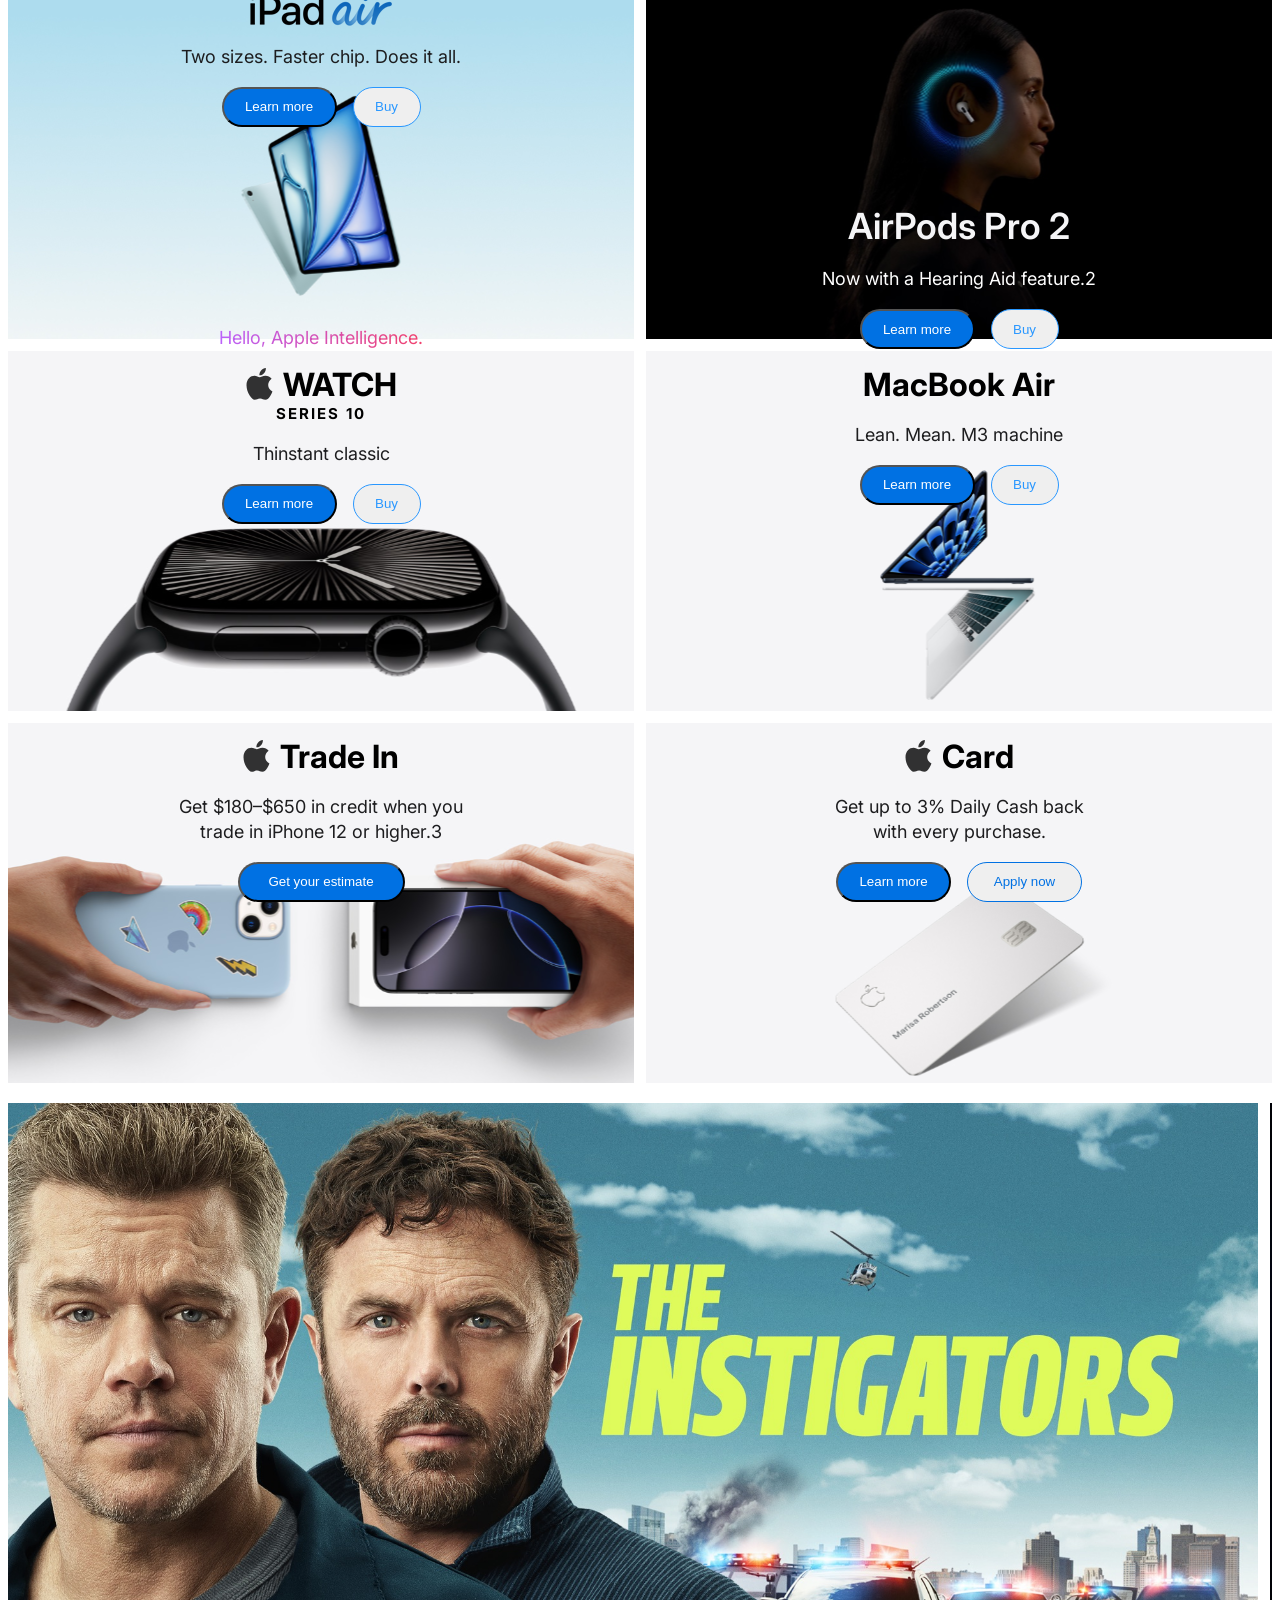
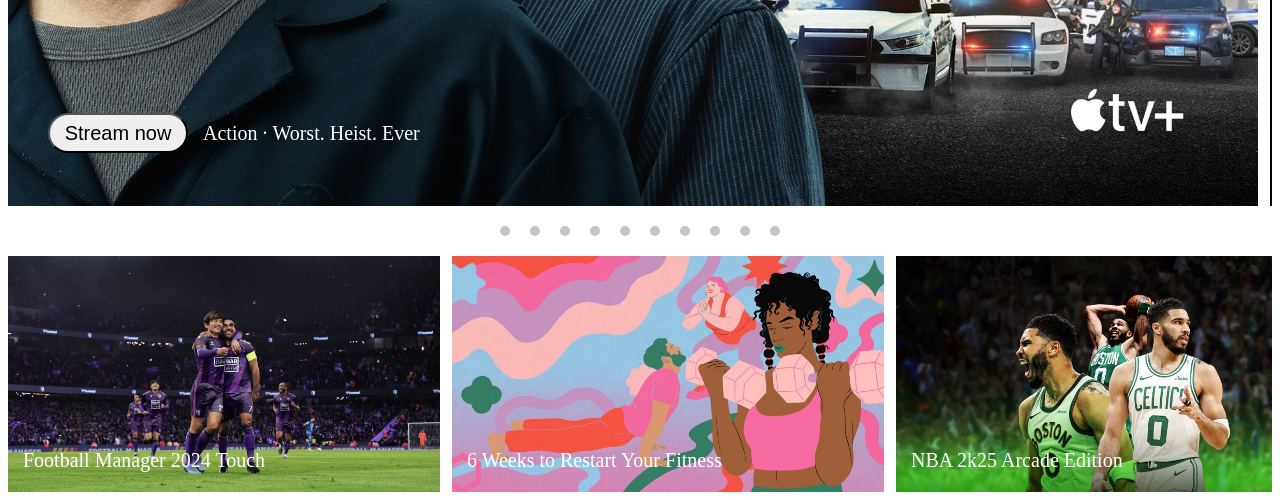
==== commit 11bde068: "tablet" ====
--- a/index.html
+++ b/index.html
@@ -5,6 +5,7 @@
     <meta name="viewport" content="width=device-width, initial-scale=1.0" />
     <title>Apple web</title>
     <link rel="stylesheet" href="style.css" />
+    <link rel="stylesheet" href="tablet.css" />
     <link rel="preconnect" href="https://fonts.googleapis.com" />
     <link rel="preconnect" href="https://fonts.gstatic.com" crossorigin />
     <link
@@ -13,22 +14,25 @@
     />
   </head>
   <body>
-    <header>
-      <a href=""><img src="./Vector.svg" alt="" /></a>
-      <a href="Apple-store/">Store</a>
-      <a href="">Mac</a>
-      <a href="">iPad</a>
-      <a href="">iPhone</a>
-      <a href="">Watch</a>
-      <a href="">Vision</a>
-      <a href="">AirPodds</a>
-      <a href="">TV&Home</a>
-      <a href="">Entertaiment</a>
-      <a href="">Accessories</a>
-      <a href="">Support</a>
-      <a href=""><img src="./Vector (1).svg" alt="" /></a>
-      <a href=""><img src="./Vector (2).svg" alt="" /></a>
-    </header>
+    <nav>
+      <a href=""><img src="./apple/Vector.svg" alt="" /></a>
+      <a class="label" href="Apple-store/">Store</a>
+      <a class="label" href="">Mac</a>
+      <a class="label" href="">iPad</a>
+      <a class="label" href="">iPhone</a>
+      <a class="label" href="">Watch</a>
+      <a class="label" href="">Vision</a>
+      <a class="label" href="">AirPodds</a>
+      <a class="label" href="">TV&Home</a>
+      <a class="label" href="">Entertaiment</a>
+      <a class="label" href="">Accessories</a>
+      <a class="label" href="">Support</a>
+      <div class="nav-img">
+        <a href=""><img src="./apple/Vector (1).svg" alt="" /></a>
+        <a href=""><img src="./apple/Vector (2).svg" alt="" /></a>
+        <a id="menu-icon" href=""><img src="./nav.svg" alt="" /></a>
+      </div>
+    </nav>
     <div class="donate">
       <p>
         We’re donating $5 to the Global Fund for every purchase made with
@@ -59,12 +63,25 @@
           <button class="button5">Shop gifts</button>
         </div>
       </div>
+      <div class="iPad2">
+        <div class="ipad-cont">
+          <img src="./apple/Heading 3.svg" alt="" />
+          <p>Two sizes. Faster chip. Does it all.</p>
+          <div class="button">
+            <button class="button9">Learn more</button>
+            <button class="button10">Buy</button>
+          </div>
+          <div class="ipad-p2">
+            <p>Hello, Apple Intelligence.</p>
+          </div>
+        </div>
+      </div>
     </section>
     <section class="store">
       <div class="store-1">
         <div class="iPad">
           <div class="ipad-cont">
-            <img src="./Heading 3.svg" alt="" />
+            <img src="./apple/Heading 3.svg" alt="" />
             <p>Two sizes. Faster chip. Does it all.</p>
             <div class="button">
               <button class="button9">Learn more</button>
@@ -72,6 +89,18 @@
             </div>
             <div class="ipad-p">
               <p>Hello, Apple Intelligence.</p>
+            </div>
+          </div>
+        </div>
+        <div class="airpods4">
+          <div class="airpods4-cont">
+            <h5>AirPods 4</h5>
+            <p>
+              Iconic. Now supersonic. Available with Active Noise Cancellation.2
+            </p>
+            <div class="button">
+              <button class="resp-button">Learn more</button>
+              <button class="resp-button1">Buy</button>
             </div>
           </div>
         </div>
@@ -85,12 +114,26 @@
             </div>
           </div>
         </div>
+        <div class="resp-watch">
+          <div class="ipad-cont" id="resp">
+            <div class="watch-cont">
+              <img class="apple-icon" src="./apple/Vector.svg" alt="" />
+              <h1>WATCH</h1>
+            </div>
+            <h3>SERIES 10</h3>
+            <p>Thinstant classic</p>
+            <div class="button">
+              <button class="button9">Learn more</button>
+              <button class="button10">Buy</button>
+            </div>
+          </div>
+        </div>
       </div>
       <div class="store-2">
         <div class="watch">
           <div class="ipad-cont">
             <div class="watch-cont">
-              <img class="apple-icon" src="./Vector.svg" alt="" />
+              <img class="apple-icon" src="./apple/Vector.svg" alt="" />
               <h1>WATCH</h1>
             </div>
             <h3>SERIES 10</h3>
@@ -101,7 +144,7 @@
             </div>
           </div>
         </div>
-        <div class="macbook">
+        <div class="resp-macbook">
           <div class="ipad-cont">
             <h1>MacBook Air</h1>
             <p>Lean. Mean. M3 machine</p>
@@ -111,12 +154,29 @@
             </div>
           </div>
         </div>
+        <div class="macbook">
+          <div class="ipad-cont">
+            <h1>MacBook Air</h1>
+            <p>Lean. Mean. M3 machine</p>
+            <div class="button">
+              <button class="button9">Learn more</button>
+              <button class="button10">Buy</button>
+            </div>
+          </div>
+        </div>
+        <div class="small">
+          <div class="small-cont" id="resp">
+            <h5>Apple for Small Business</h5>
+            <p>Hardware, software, and expert help - all in one place.</p>
+            <button class="small-button">Learn more</button>
+          </div>
+        </div>
       </div>
       <div class="store-3">
         <div class="trade">
           <div class="ipad-cont">
             <div class="watch-cont">
-              <img class="apple-icon" src="./Vector.svg" alt="" />
+              <img class="apple-icon" src="./apple/Vector.svg" alt="" />
               <h1>Trade In</h1>
             </div>
             <p>
@@ -128,10 +188,20 @@
             </div>
           </div>
         </div>
+        <div class="carrier">
+          <div class="airpods4-cont" id="resp">
+            <h5>Carrier deals ap Apple</h5>
+            <p>
+              Get up to $1000 in credit on a new iPhone. Trade-in may be
+              required.
+            </p>
+            <button class="small-button">Find your deal</button>
+          </div>
+        </div>
         <div class="card">
           <div class="ipad-cont">
             <div class="watch-cont">
-              <img class="apple-icon" src="./Vector.svg" alt="" />
+              <img class="apple-icon" src="./apple/Vector.svg" alt="" />
               <h1>Card</h1>
             </div>
             <p>
@@ -281,21 +351,21 @@
         </div>
         <div class="animation-content">
           <div id="anim5" class="animation-cont">
-            <img class="anim-img" src="./animation5.jpg" alt="" />
+            <img class="anim-img" src="./apple/animation5.jpg" alt="" />
             <p>R&B Now</p>
             <button>Listen Now</button>
           </div>
         </div>
         <div class="animation-content">
           <div id="anim6" class="animation-cont">
-            <img class="anim-img" src="./animation6.jpg" alt="" />
+            <img class="anim-img" src="./apple/animation6.jpg" alt="" />
             <p>Today's Indie rock</p>
             <button>Listen Now</button>
           </div>
         </div>
         <div class="animation-content">
           <div id="anim7" class="animation-cont">
-            <img class="anim-img" src="./animation7.jpg" alt="" />
+            <img class="anim-img" src="./apple/animation7.jpg" alt="" />
             <p>Streigth with Kyle</p>
             <button>Listen Now</button>
           </div>
@@ -314,7 +384,7 @@
         </div>
         <div class="animation-content">
           <div id="anim10" class="animation-cont">
-            <img class="anim-img" src="./animation10.jpg" alt="" />
+            <img class="anim-img" src="./apple/animation10.jpg" alt="" />
             <p>Today's Country</p>
             <button>Listen Now</button>
           </div>
@@ -345,21 +415,21 @@
         </div>
         <div class="animation-content">
           <div id="anim5" class="animation-cont">
-            <img class="anim-img" src="./animation5.jpg" alt="" />
+            <img class="anim-img" src="./apple/animation5.jpg" alt="" />
             <p>R&B Now</p>
             <button>Listen Now</button>
           </div>
         </div>
         <div class="animation-content">
           <div id="anim6" class="animation-cont">
-            <img class="anim-img" src="./animation6.jpg" alt="" />
+            <img class="anim-img" src="./apple/animation6.jpg" alt="" />
             <p>Today's Indie rock</p>
             <button>Listen Now</button>
           </div>
         </div>
         <div class="animation-content">
           <div id="anim7" class="animation-cont">
-            <img class="anim-img" src="./animation7.jpg" alt="" />
+            <img class="anim-img" src="./apple/animation7.jpg" alt="" />
             <p>Streigth with Kyle</p>
             <button>Listen Now</button>
           </div>
@@ -378,7 +448,7 @@
         </div>
         <div class="animation-content">
           <div id="anim10" class="animation-cont">
-            <img class="anim-img" src="./animation10.jpg" alt="" />
+            <img class="anim-img" src="./apple/animation10.jpg" alt="" />
             <p>Today's Country</p>
             <button>Listen Now</button>
           </div>
--- a/style.css
+++ b/style.css
@@ -1,11 +1,14 @@
-header {
-  width: 100vw;
+nav {
+  width: 100%;
   display: flex;
   gap: 24px;
   height: 44px;
   justify-content: center;
   align-items: center;
   background-color: rgba(245, 245, 247, 0.8);
+}
+#menu-icon {
+  display: none;
 }
 .hero p {
   color: white;
@@ -55,14 +58,23 @@
   line-height: 60px; /* 115.385% */
   letter-spacing: -0.28px;
 }
+.hero-content p {
+  color: #f5f5f7;
+  text-align: center;
+  font-family: Inter;
+  font-size: 24px;
+  font-style: normal;
+  font-weight: 400;
+  line-height: 32px; /* 133.333% */
+}
 #ip16-pro {
-  background-image: url(./ip16-pro.svg);
+  background-image: url(./apple/ip16-pro.svg);
 }
 #ip16 {
-  background-image: url(./ip16.svg);
+  background-image: url(./apple/ip16.svg);
 }
 #gift {
-  background-image: url(./gift.svg);
+  background-image: url(./apple/gift.svg);
 }
 
 .hero-cont {
@@ -173,20 +185,31 @@
   gap: 12px;
 }
 .iPad {
-  background-image: url(./Figure.svg);
+  background-image: url(./apple/Figure.svg);
   width: 50vw;
   height: 40vh;
   background-size: cover;
   background-position: center;
+  justify-content: center;
+  display: block;
 }
 .ipad-cont {
   display: flex;
   flex-direction: column;
-  align-items: center;
   padding-top: 1.5vh;
 }
+.ipad-cont p {
+  color: #1d1d1f;
+  text-align: center;
+  font-family: Inter;
+  font-size: 18px;
+  font-style: normal;
+  font-weight: 400;
+  line-height: 25px; /* 138.889% */
+}
 .iPad img {
-  height: 40px;
+  width: 100%;
+  height: 33px;
 }
 .iPad h1 {
   color: #000;
@@ -217,7 +240,7 @@
   -webkit-text-fill-color: transparent;
 }
 .Airpods {
-  background-image: url(./airpods.svg);
+  background-image: url(./apple/airpods.svg);
   width: 50vw;
   height: 40vh;
   background-size: cover;
@@ -230,15 +253,27 @@
   padding-top: 25vh;
   flex-direction: column;
 }
+.AirPods-cont p {
+  color: white;
+  text-align: center;
+  font-family: Inter;
+  font-size: 18px;
+  font-style: normal;
+  font-weight: 400;
+  line-height: 25px; /* 138.889% */
+}
 
-.Airpods p {
-  color: white;
-}
 .Airpods h1 {
-  color: white;
+  color: #f5f5f7;
+  text-align: center;
+  font-family: Inter;
+  font-size: 36px;
+  font-style: normal;
+  font-weight: 600;
+  line-height: 44px; /* 122.222% */
 }
 .watch {
-  background-image: url(./watch.svg);
+  background-image: url(./apple/watch.svg);
   background-size: cover;
   width: 50vw;
   background-position: center;
@@ -272,7 +307,7 @@
   margin: 0;
 }
 .macbook {
-  background-image: url(./Macbook.svg);
+  background-image: url(./apple/Macbook.svg);
   background-size: cover;
   width: 50vw;
   background-position: center;
@@ -286,7 +321,7 @@
   gap: 12px;
 }
 .trade {
-  background-image: url(./trade.svg);
+  background-image: url(./apple/trade.svg);
   background-size: cover;
   width: 50vw;
   background-position: center;
@@ -309,7 +344,7 @@
   color: white;
 }
 .card {
-  background-image: url(./card.svg);
+  background-image: url(./apple/card.svg);
   background-size: cover;
   width: 50vw;
   background-position: center;
@@ -362,34 +397,34 @@
   background-size: cover;
 }
 #item1 {
-  background-image: url(./instigators.jpg);
+  background-image: url(./apple/instigators.jpg);
 }
 #item2 {
-  background-image: url(./baseball.jpg);
+  background-image: url(./apple/baseball.jpg);
 }
 #item3 {
-  background-image: url(./bad-monkey.jpg);
+  background-image: url(./apple/bad-monkey.jpg);
 }
 #item4 {
-  background-image: url(./napoleon.jpg);
+  background-image: url(./apple/napoleon.jpg);
 }
 #item5 {
-  background-image: url(./k-pop-idols.jpg);
+  background-image: url(./apple/k-pop-idols.jpg);
 }
 #item6 {
-  background-image: url(./season-pass.jpg);
+  background-image: url(./apple/season-pass.jpg);
 }
 #item7 {
-  background-image: url(./pressumed-innocent.jpg);
+  background-image: url(./apple/pressumed-innocent.jpg);
 }
 #item8 {
-  background-image: url(./pachinko.jpg);
+  background-image: url(./apple/pachinko.jpg);
 }
 #item9 {
-  background-image: url(./lady-in-the-lake.jpg);
+  background-image: url(./apple/lady-in-the-lake.jpg);
 }
 #item10 {
-  background-image: url(./morning-show.jpg);
+  background-image: url(./apple/morning-show.jpg);
 }
 .item1-cont {
   display: flex;
@@ -492,16 +527,16 @@
   }
 }
 #anim1 {
-  background-image: url(./animation1.jpg);
+  background-image: url(./apple/animation1.jpg);
 }
 #anim2 {
-  background-image: url(./animation2.jpg);
+  background-image: url(./apple/animation2.jpg);
 }
 #anim3 {
-  background-image: url(./animation3.jpg);
+  background-image: url(./apple/animation3.jpg);
 }
 #anim4 {
-  background-image: url(./animation4.jpg);
+  background-image: url(./apple/animation4.jpg);
 }
 #anim5 {
   background-color: rgb(20, 40, 56);
@@ -522,10 +557,10 @@
   gap: 10px;
 }
 #anim8 {
-  background-image: url(./animation8.jpg);
+  background-image: url(./apple/animation8.jpg);
 }
 #anim9 {
-  background-image: url(./animation9.jpg);
+  background-image: url(./apple/animation9.jpg);
 }
 #anim10 {
   background-color: #eae6e1;
--- a/tablet.css
+++ b/tablet.css
@@ -0,0 +1,234 @@
+.nav-img {
+  display: flex;
+  gap: 20px;
+}
+#resp h5 {
+  margin: 0;
+  color: #1d1d1f;
+  text-align: center;
+  font-family: Inter;
+  font-size: 30px;
+  font-style: normal;
+  font-weight: 700;
+  line-height: 36px; /* 120% */
+}
+#resp p {
+  height: 69px;
+  color: #1d1d1f;
+  text-align: center;
+  font-family: Inter;
+  font-size: 18px;
+  font-style: normal;
+  font-weight: 400;
+  line-height: 20px; /* 111.111% */
+}
+.iPad2 {
+  display: none;
+  background-image: url(./tablet/resptablet.svg);
+  background-size: cover;
+  background-position: center;
+}
+.ipad-p2 {
+  text-align: center;
+  font-family: Inter;
+  font-size: 14px;
+  font-style: normal;
+  font-weight: 500;
+  line-height: 18px; /* 128.571% */
+  background: linear-gradient(
+    90deg,
+    #0090f7 0%,
+    #ba62fc 33.33%,
+    #f2416b 66.67%,
+    #f55600 100%
+  );
+  background-clip: text;
+  -webkit-background-clip: text;
+  -webkit-text-fill-color: transparent;
+}
+.airpods4-cont {
+  display: flex;
+  flex-direction: column;
+  padding-top: 23vh;
+  align-items: center;
+}
+.airpods4-cont h5 {
+  margin: 0;
+  color: #f5f5f7;
+  text-align: center;
+  font-family: Inter;
+  font-size: 30px;
+  font-style: normal;
+  font-weight: 700;
+  line-height: 36px; /* 120% */
+}
+.airpods4-cont p {
+  color: #f5f5f7;
+  text-align: center;
+  font-family: Inter;
+  font-size: 18px;
+  font-style: normal;
+  font-weight: 400;
+  line-height: 20px; /* 111.111% */
+}
+.airpods4 {
+  background-image: url(./tablet/airpods4.svg);
+  display: none;
+  background-size: cover;
+  background-position: center;
+  width: 50vw;
+  height: 40vh;
+}
+.resp-button {
+  height: 36px;
+  width: 107px;
+  align-items: center;
+  border-radius: 999px;
+  background: #0071e3;
+}
+.resp-button1 {
+  width: 66px;
+  height: 36px;
+  border-radius: 999px;
+  border: 1px solid #2997ff;
+  color: #2997ff;
+  background-color: transparent;
+}
+.resp-watch {
+  display: none;
+  background-image: url(./tablet/resp-watch.svg);
+  background-position: center;
+  background-size: cover;
+  width: 50vw;
+  height: 40vh;
+}
+.resp-macbook {
+  display: none;
+  background-image: url(./apple/Macbook.svg);
+  background-position: center;
+  background-size: cover;
+  width: 50vw;
+  height: 40vh;
+}
+.small {
+  background-image: url(./tablet/small.svg);
+  background-position: center;
+  background-size: cover;
+  width: 50vw;
+  height: 40vh;
+  display: none;
+  flex-direction: column;
+}
+.small-cont {
+  display: flex;
+  flex-direction: column;
+  height: 40px;
+  width: 100%;
+  align-items: center;
+  padding-top: 2vh;
+}
+
+.small-button {
+  border-radius: 999px;
+  background: #0071e3;
+  width: 126px;
+  height: 36px;
+  padding: 8px 16px;
+}
+.trade {
+  display: block;
+}
+.carrier {
+  display: none;
+  background-image: url(./tablet/carrier.svg);
+  background-position: center;
+  background-size: cover;
+  width: 50vw;
+  height: 40vh;
+}
+@media (max-width: 768px) {
+  .label {
+    display: none;
+  }
+
+  #menu-icon {
+    display: block;
+  }
+  nav {
+    justify-content: space-between;
+  }
+  nav a {
+    padding-left: 20px;
+  }
+  .nav-img {
+    padding-right: 20px;
+  }
+  .donate {
+    text-align: center;
+  }
+  #ip16-pro {
+    background-image: url(./tablet/resp16pro.svg);
+  }
+  .hero-content h1 {
+    color: #f5f5f7;
+    text-align: center;
+    font-family: Inter;
+    font-size: 42px;
+    font-style: normal;
+    font-weight: 600;
+    line-height: 60px; /* 142.857% */
+  }
+  .hero-content p {
+    color: #f5f5f7;
+    text-align: center;
+    font-family: Inter;
+    font-size: 22px;
+    font-style: normal;
+    font-weight: 400;
+    line-height: 32px; /* 145.455% */
+  }
+  #ip16 {
+    background-image: url(./tablet/resp16.svg);
+  }
+  #gift {
+    display: none;
+  }
+  .iPad2 {
+    display: block;
+    width: 100vw;
+    height: 650px;
+  }
+  .ipad-p2 {
+    padding-top: 35vh;
+  }
+  .iPad {
+    display: none;
+  }
+  .airpods4 {
+    display: block;
+  }
+  .Airpods {
+    display: none;
+  }
+  .resp-watch {
+    display: block;
+  }
+  .resp-macbook {
+    display: block;
+  }
+  .watch {
+    display: none;
+  }
+  .small {
+    display: block;
+  }
+  .macbook {
+    display: none;
+  }
+  .carrier {
+    display: block;
+  }
+  .trade {
+    display: none;
+  }
+}
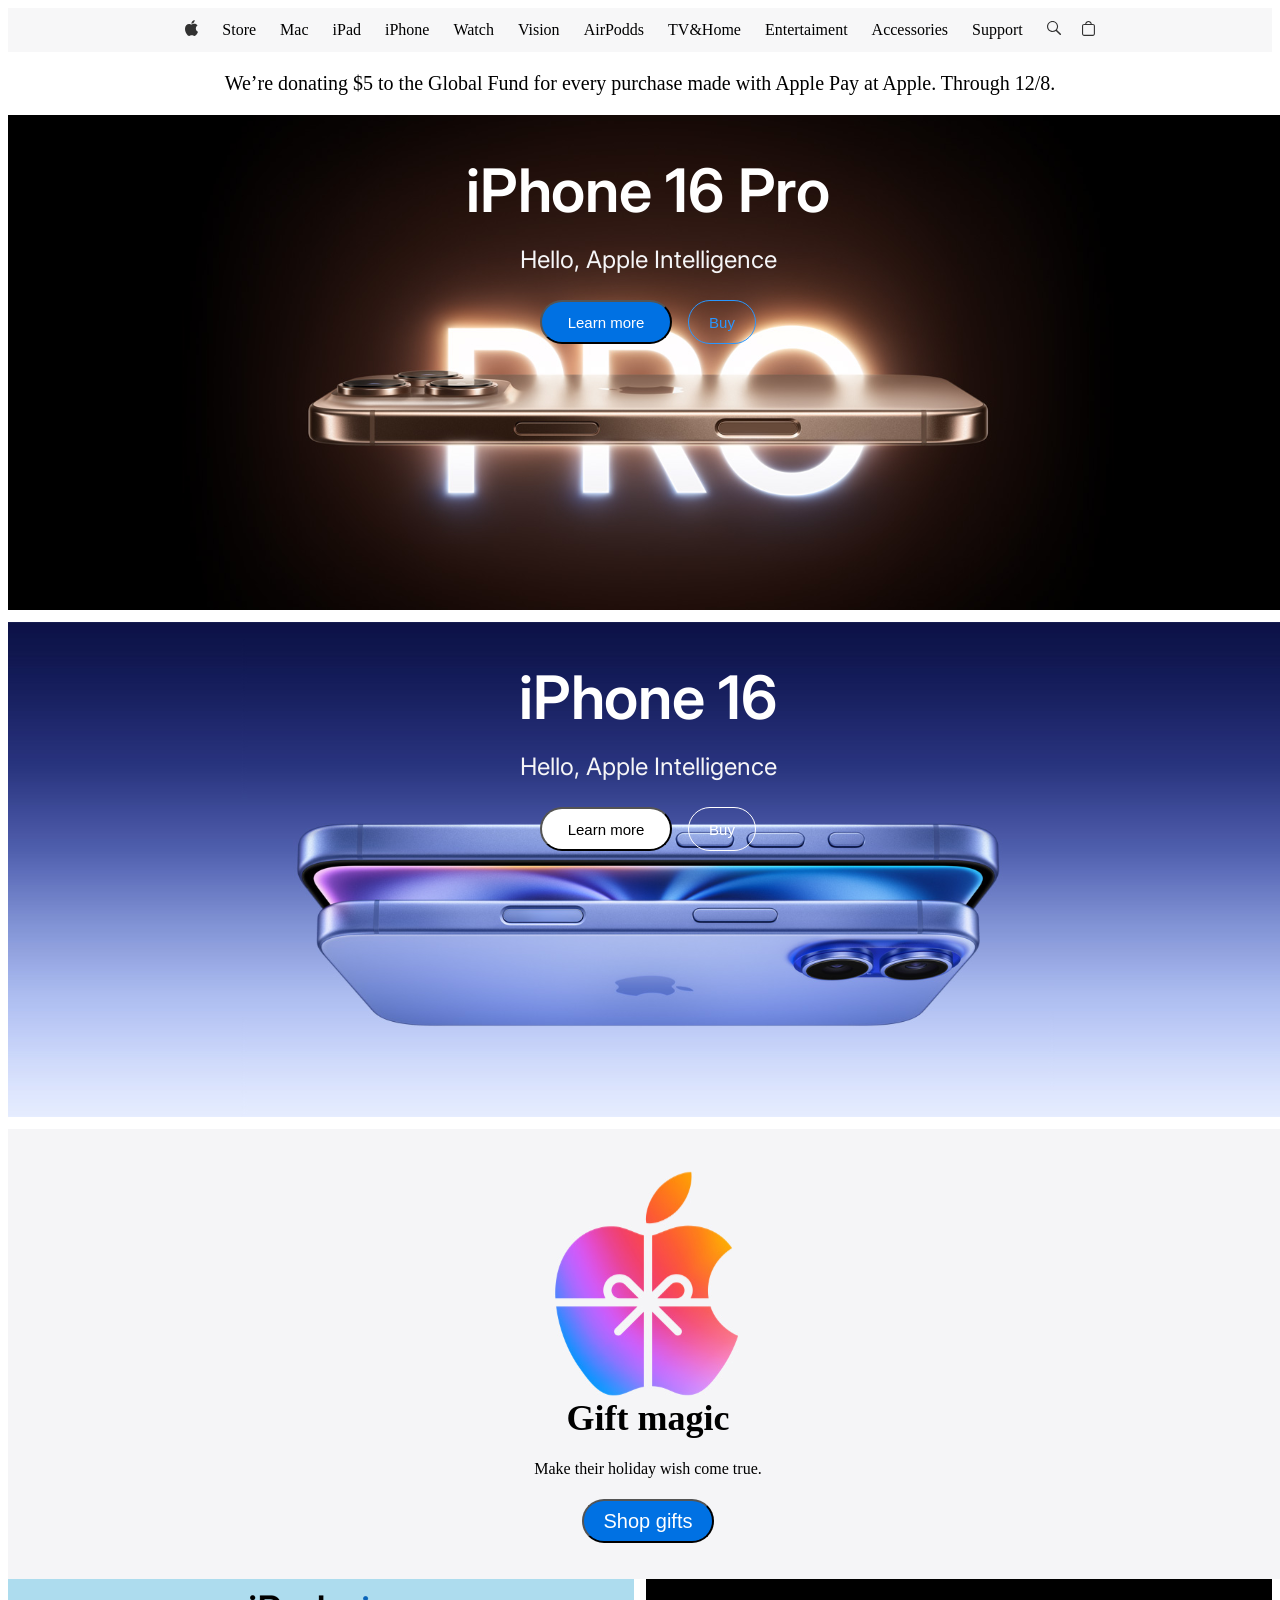
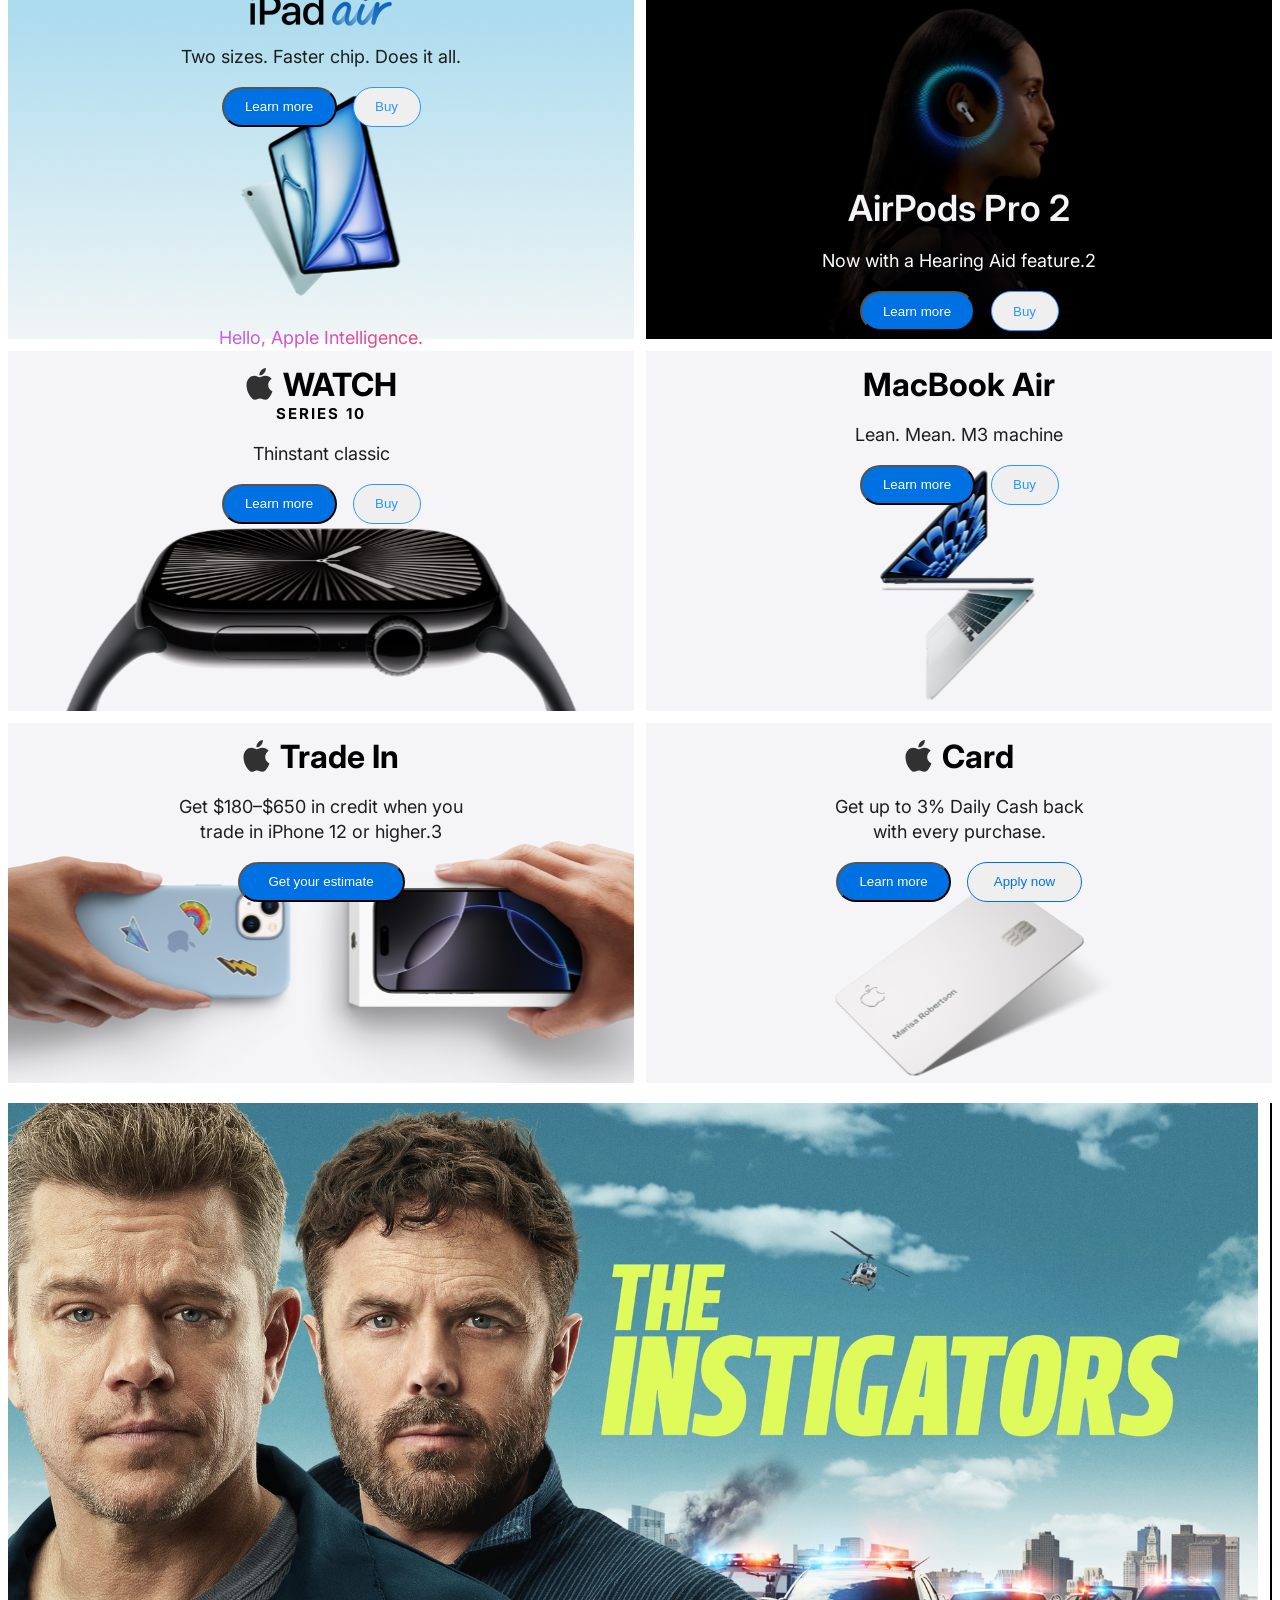
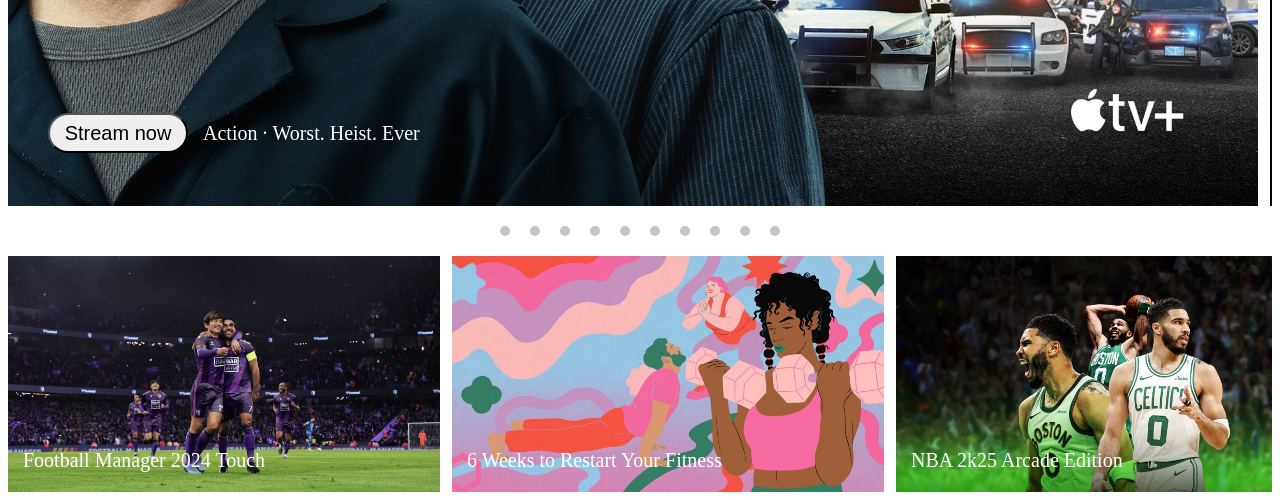
==== commit b95d480b: "phone" ====
--- a/index.html
+++ b/index.html
@@ -6,6 +6,7 @@
     <title>Apple web</title>
     <link rel="stylesheet" href="style.css" />
     <link rel="stylesheet" href="tablet.css" />
+    <link rel="stylesheet" href="phone.css" />
     <link rel="preconnect" href="https://fonts.googleapis.com" />
     <link rel="preconnect" href="https://fonts.gstatic.com" crossorigin />
     <link
@@ -30,7 +31,7 @@
       <div class="nav-img">
         <a href=""><img src="./apple/Vector (1).svg" alt="" /></a>
         <a href=""><img src="./apple/Vector (2).svg" alt="" /></a>
-        <a id="menu-icon" href=""><img src="./nav.svg" alt="" /></a>
+        <a id="menu-icon" href=""><img src="./tablet/SVG (9).svg" alt="" /></a>
       </div>
     </nav>
     <div class="donate">
@@ -48,7 +49,7 @@
           <button class="button2">Buy</button>
         </div>
       </div>
-      <div class="hero-content" id="ip16">
+      <div class="hero-content1" id="ip16">
         <h1>iPhone 16</h1>
         <p>Hello, Apple Intelligence</p>
         <div class="button">
@@ -129,6 +130,18 @@
           </div>
         </div>
       </div>
+      <div class="phone-airpods">
+        <div class="airpods4-cont">
+          <h5>AirPods 4</h5>
+          <p>
+            Iconic. Now supersonic. Available with Active Noise Cancellation.2
+          </p>
+          <div class="button">
+            <button class="resp-button">Learn more</button>
+            <button class="resp-button1">Buy</button>
+          </div>
+        </div>
+      </div>
       <div class="store-2">
         <div class="watch">
           <div class="ipad-cont">
@@ -145,7 +158,7 @@
           </div>
         </div>
         <div class="resp-macbook">
-          <div class="ipad-cont">
+          <div class="ipad-cont" id="resp">
             <h1>MacBook Air</h1>
             <p>Lean. Mean. M3 machine</p>
             <div class="button">
@@ -169,6 +182,20 @@
             <h5>Apple for Small Business</h5>
             <p>Hardware, software, and expert help - all in one place.</p>
             <button class="small-button">Learn more</button>
+          </div>
+        </div>
+      </div>
+      <div class="phone-watch">
+        <div class="ipad-cont">
+          <div class="watch-cont">
+            <img class="apple-icon" src="./apple/Vector.svg" alt="" />
+            <h1>WATCH</h1>
+          </div>
+          <h3>SERIES 10</h3>
+          <p>Thinstant classic</p>
+          <div class="button">
+            <button class="button1">Learn more</button>
+            <button class="button2">Buy</button>
           </div>
         </div>
       </div>
@@ -189,7 +216,7 @@
           </div>
         </div>
         <div class="carrier">
-          <div class="airpods4-cont" id="resp">
+          <div class="carrier-cont" id="resp">
             <h5>Carrier deals ap Apple</h5>
             <p>
               Get up to $1000 in credit on a new iPhone. Trade-in may be
@@ -214,6 +241,67 @@
             </div>
           </div>
         </div>
+        <div class="resp-trade" id="resp">
+          <div class="ipad-cont">
+            <div class="watch-cont">
+              <img class="apple-icon" src="./apple/Vector.svg" alt="" />
+              <h1>Trade In</h1>
+            </div>
+            <p>
+              Get $180–$650 in credit when you <br />
+              trade in iPhone 12 or higher.4
+            </p>
+            <div class="button">
+              <button class="button7">Get your estimate</button>
+            </div>
+          </div>
+        </div>
+      </div>
+      <div class="phone-mac">
+        <div class="ipad-cont" id="resp">
+          <h1>MacBook Air</h1>
+          <p>Lean. Mean. M3 machine</p>
+          <div class="button">
+            <button class="button9">Learn more</button>
+            <button class="button10">Buy</button>
+          </div>
+        </div>
+      </div>
+      <div class="phone3">
+        <div class="phone3-cont">
+          <div class="phone-small">
+            <div class="small-cont" id="resp">
+              <h5>Apple for Small Business</h5>
+              <p>Hardware, software, and expert help - all in one place.</p>
+              <button class="small-button">Learn more</button>
+            </div>
+          </div>
+          <div class="phone-carrier">
+            <div class="carrier-cont" id="resp">
+              <h5>Carrier deals ap Apple</h5>
+              <p>
+                Get up to $1000 in credit on a new iPhone. Trade-in may be
+                required.
+              </p>
+              <button class="small-button">Find your deal</button>
+            </div>
+          </div>
+          <div class="phone-trade" id="resp">
+            <div class="ipad-cont">
+              <div class="watch-cont">
+                <img class="apple-icon" src="./apple/Vector.svg" alt="" />
+                <h1>Trade In</h1>
+              </div>
+              <p>
+                Get $180–$650 in credit when you <br />
+                trade in iPhone 12 or higher.4
+              </p>
+              <div class="button">
+                <button class="button7">Get your estimate</button>
+              </div>
+            </div>
+          </div>
+        </div>
       </div>
     </section>
     <section class="scroll">
@@ -239,7 +327,7 @@
           <div class="item1-cont">
             <button>Stream now</button>
             <div class="item1-text">
-              <h4>Comedy ·</h4>
+              <p>Comedy ·</p>
               <p>The shady side of paradise.</p>
             </div>
           </div>
@@ -330,24 +418,28 @@
             <p>Football Manager 2024 Touch</p>
             <button>Listen Now</button>
           </div>
+          <p class="resp-p">Football Manager 2024 Touch</p>
         </div>
         <div class="animation-content">
           <div id="anim2" class="animation-cont">
             <p>6 Weeks to Restart Your Fitness</p>
             <button>Listen Now</button>
           </div>
+          <p class="resp-p">6 Weeks to Restart Your Fitness</p>
         </div>
         <div class="animation-content">
           <div id="anim3" class="animation-cont">
             <p>NBA 2k25 Arcade Edition</p>
             <button>Listen Now</button>
           </div>
+          <p class="resp-p">NBA 2k25 Arcade Edition</p>
         </div>
         <div class="animation-content">
           <div id="anim4" class="animation-cont">
             <p>Streigth with Kyle</p>
             <button>Listen Now</button>
           </div>
+          <p class="resp-p">Streigth with Kyle</p>
         </div>
         <div class="animation-content">
           <div id="anim5" class="animation-cont">
@@ -355,6 +447,7 @@
             <p>R&B Now</p>
             <button>Listen Now</button>
           </div>
+          <p class="resp-p">R&B Now</p>
         </div>
         <div class="animation-content">
           <div id="anim6" class="animation-cont">
@@ -362,6 +455,7 @@
             <p>Today's Indie rock</p>
             <button>Listen Now</button>
           </div>
+          <p class="resp-p">Today's Indie rock</p>
         </div>
         <div class="animation-content">
           <div id="anim7" class="animation-cont">
@@ -369,18 +463,21 @@
             <p>Streigth with Kyle</p>
             <button>Listen Now</button>
           </div>
+          <p class="resp-p">Streigth with Kyle</p>
         </div>
         <div class="animation-content">
           <div id="anim8" class="animation-cont">
             <p>Hello Kitty Island Adventure</p>
             <button>Listen Now</button>
           </div>
+          <p class="resp-p">Hello Kitty Island Adventure</p>
         </div>
         <div class="animation-content">
           <div id="anim9" class="animation-cont">
             <p>Run your first 5k</p>
             <button>Listen Now</button>
           </div>
+          <p class="resp-p">Run your first 5k</p>
         </div>
         <div class="animation-content">
           <div id="anim10" class="animation-cont">
@@ -388,18 +485,21 @@
             <p>Today's Country</p>
             <button>Listen Now</button>
           </div>
+          <p class="resp-p">Today's Country</p>
         </div>
         <div class="animation-content">
           <div id="anim1" class="animation-cont">
             <p>Football Manager 2024 Touch</p>
             <button>Listen Now</button>
           </div>
+          <p class="resp-p">Football Manager 2024 Touch</p>
         </div>
         <div class="animation-content">
           <div id="anim2" class="animation-cont">
             <p>6 Weeks to Restart Your Fitness</p>
             <button>Listen Now</button>
           </div>
+          <p class="resp-p">6 Weeks to Restart Your Fitness</p>
         </div>
         <div class="animation-content">
           <div id="anim3" class="animation-cont">
@@ -412,6 +512,7 @@
             <p>Streigth with Kyle</p>
             <button>Listen Now</button>
           </div>
+          <p class="resp-p">Streigth with Kyle</p>
         </div>
         <div class="animation-content">
           <div id="anim5" class="animation-cont">
@@ -419,6 +520,7 @@
             <p>R&B Now</p>
             <button>Listen Now</button>
           </div>
+          <p class="resp-p">R&B Now</p>
         </div>
         <div class="animation-content">
           <div id="anim6" class="animation-cont">
@@ -426,6 +528,7 @@
             <p>Today's Indie rock</p>
             <button>Listen Now</button>
           </div>
+          <p class="resp-p">Today's Indie rock</p>
         </div>
         <div class="animation-content">
           <div id="anim7" class="animation-cont">
@@ -433,6 +536,7 @@
             <p>Streigth with Kyle</p>
             <button>Listen Now</button>
           </div>
+          <p class="resp-p">Streigth with Kyle</p>
         </div>
         <div class="animation-content">
           <div id="anim8" class="animation-cont">
@@ -445,6 +549,7 @@
             <p>Run your first 5k</p>
             <button>Listen Now</button>
           </div>
+          <p class="resp-p">Run your first 5k</p>
         </div>
         <div class="animation-content">
           <div id="anim10" class="animation-cont">
@@ -452,6 +557,7 @@
             <p>Today's Country</p>
             <button>Listen Now</button>
           </div>
+          <p class="resp-p">Today's Country</p>
         </div>
       </div>
     </section>
--- a/style.css
+++ b/style.css
@@ -48,6 +48,17 @@
   background-position: center;
   padding-top: 5vh;
 }
+.hero-content1 {
+  display: flex;
+  width: 100vw;
+  height: 50vh;
+  flex-direction: column;
+  align-items: center;
+  color: white;
+  background-size: cover;
+  background-position: center;
+  padding-top: 5vh;
+}
 .hero-content h1 {
   margin: 0px;
   text-align: center;
@@ -58,7 +69,26 @@
   line-height: 60px; /* 115.385% */
   letter-spacing: -0.28px;
 }
+.hero-content1 h1 {
+  margin: 0px;
+  text-align: center;
+  font-family: Inter;
+  font-size: 60px;
+  font-style: normal;
+  font-weight: 600;
+  line-height: 60px; /* 115.385% */
+  letter-spacing: -0.28px;
+}
 .hero-content p {
+  color: #f5f5f7;
+  text-align: center;
+  font-family: Inter;
+  font-size: 24px;
+  font-style: normal;
+  font-weight: 400;
+  line-height: 32px; /* 133.333% */
+}
+.hero-content1 p {
   color: #f5f5f7;
   text-align: center;
   font-family: Inter;
@@ -133,14 +163,14 @@
 .button3 {
   width: 132px;
   height: 44px;
-  font-size: 20px;
   background-color: white;
   border-radius: 999px;
+  font-size: 15px;
 }
 .button4 {
   width: 68px;
   height: 44px;
-  font-size: 20px;
+  font-size: 15px;
   border: 1px solid white;
   border-radius: 999px;
   background-color: #0018ca;
@@ -184,6 +214,7 @@
   display: flex;
   gap: 12px;
 }
+
 .iPad {
   background-image: url(./apple/Figure.svg);
   width: 50vw;
@@ -191,7 +222,6 @@
   background-size: cover;
   background-position: center;
   justify-content: center;
-  display: block;
 }
 .ipad-cont {
   display: flex;
@@ -250,7 +280,7 @@
 }
 .AirPods-cont {
   display: flex;
-  padding-top: 25vh;
+  padding-top: 23vh;
   flex-direction: column;
 }
 .AirPods-cont p {
@@ -574,3 +604,64 @@
   width: 198px;
   height: 198px;
 }
+.phone-airpods {
+  background-image: url(./phone/phone-airpod4.svg);
+  background-size: cover;
+  background-position: center;
+  padding-bottom: 2vh;
+  width: 100%;
+  height: 40vh;
+}
+.phone-watch {
+  background-image: url(./phone/phone-watch.svg);
+  background-size: cover;
+  background-position: center;
+  width: 100%;
+  height: 40vh;
+}
+.phone-mac {
+  background-image: url(./phone/phone-mac.svg);
+  background-size: cover;
+  background-position: center;
+  width: 100%;
+  height: 40vh;
+}
+.phone3 {
+  display: flex;
+  gap: 20px;
+}
+.phone-small {
+  background-image: url(./phone/phone-small.svg);
+  background-size: cover;
+  background-position: center;
+  width: 100%;
+  height: 40vh;
+}
+.phone-carrier {
+  background-image: url(./phone/phone-carrier.svg);
+  background-size: cover;
+  background-position: center;
+  width: 100%;
+  height: 40vh;
+}
+.phone-trade {
+  background-image: url(./phone/phone-trade.svg);
+  background-size: cover;
+  background-position: center;
+  width: 100%;
+  height: 40vh;
+}
+@media (max-width: 1920px) {
+  .phone-airpods {
+    display: none;
+  }
+  .phone-mac {
+    display: none;
+  }
+  .phone3 {
+    display: none;
+  }
+  .phone-watch {
+    display: none;
+  }
+}
--- a/tablet.css
+++ b/tablet.css
@@ -13,7 +13,6 @@
   line-height: 36px; /* 120% */
 }
 #resp p {
-  height: 69px;
   color: #1d1d1f;
   text-align: center;
   font-family: Inter;
@@ -21,6 +20,7 @@
   font-style: normal;
   font-weight: 400;
   line-height: 20px; /* 111.111% */
+  margin: 5px;
 }
 .iPad2 {
   display: none;
@@ -70,6 +70,7 @@
   font-style: normal;
   font-weight: 400;
   line-height: 20px; /* 111.111% */
+  margin: 0;
 }
 .airpods4 {
   background-image: url(./tablet/airpods4.svg);
@@ -122,18 +123,17 @@
 .small-cont {
   display: flex;
   flex-direction: column;
-  height: 40px;
   width: 100%;
   align-items: center;
   padding-top: 2vh;
 }
 
 .small-button {
+  background-color: #0071e3;
+  height: 40px;
+  width: 115px;
   border-radius: 999px;
-  background: #0071e3;
-  width: 126px;
-  height: 36px;
-  padding: 8px 16px;
+  color: white;
 }
 .trade {
   display: block;
@@ -145,6 +145,30 @@
   background-size: cover;
   width: 50vw;
   height: 40vh;
+}
+.carrier-cont {
+  display: flex;
+  flex-direction: column;
+  align-items: center;
+  padding-top: 22vh;
+}
+.resp-trade {
+  background-image: url(./tablet/resptrade.svg);
+  background-size: cover;
+  background-position: center;
+  height: 40vh;
+  width: 50vw;
+  display: none;
+}
+.resp-p {
+  display: none;
+  color: #1d1d1f;
+  font-family: "Helvetica Neue";
+  font-size: 14px;
+  font-style: normal;
+  font-weight: 700;
+  line-height: 18px; /* 128.571% */
+  letter-spacing: -0.224px;
 }
 @media (max-width: 768px) {
   .label {
@@ -196,7 +220,6 @@
   .iPad2 {
     display: block;
     width: 100vw;
-    height: 650px;
   }
   .ipad-p2 {
     padding-top: 35vh;
@@ -231,4 +254,82 @@
   .trade {
     display: none;
   }
-}
+  .resp-trade {
+    display: block;
+  }
+  .card {
+    display: none;
+  }
+  .scroll-item {
+    min-width: 689px;
+    height: 368px;
+    background-position: center;
+    background-size: cover;
+  }
+  .item1-cont {
+    display: flex;
+    gap: 15px;
+    padding: 300px 0 0 15px;
+    height: 60px;
+    align-items: center;
+  }
+  .item1-text {
+    display: flex;
+    gap: 5px;
+    color: white;
+    height: 30px;
+    align-items: center;
+    font-size: 15px;
+  }
+  .item1-button {
+    width: 108px;
+    height: 36px;
+    border-radius: 999px;
+    font-size: 14px;
+  }
+  .item2-button {
+    display: flex;
+    width: 108px;
+    height: 20px;
+  }
+  .item1-dot {
+    display: block;
+    height: 8px;
+    width: 8px;
+    border-radius: 50%;
+    background-color: rgb(197, 197, 197);
+  }
+  .animation-cont {
+    width: 286px;
+    height: 161px;
+    background-size: cover;
+    color: white;
+    display: flex;
+    align-items: flex-end;
+    padding-left: 15px;
+    position: relative;
+  }
+  .anim-img {
+    border-radius: 20px;
+    width: 140px;
+    height: 140px;
+  }
+  .animation-cont p {
+    display: none;
+  }
+  .resp-p {
+    display: block;
+  }
+  .phone-airpods {
+    display: none;
+  }
+  .phone-mac {
+    display: none;
+  }
+  .phone-watch {
+    display: none;
+  }
+  .phone3 {
+    display: none;
+  }
+}
--- a/phone.css
+++ b/phone.css
@@ -0,0 +1,105 @@
+@media (max-width: 400px) {
+  #menu-icon {
+    display: block;
+  }
+  nav {
+    justify-content: space-between;
+  }
+  nav a {
+    padding-left: 20px;
+  }
+  .nav-img {
+    padding-right: 20px;
+  }
+  #ip16-pro {
+    background-image: url(./phone/phone-16pro.svg);
+  }
+  .hero-content {
+    justify-content: flex-end;
+    padding-bottom: 2vh;
+  }
+  .hero-content h1 {
+    color: #f5f5f7;
+    text-align: center;
+    font-family: Inter;
+    font-size: 30px;
+    font-style: normal;
+    font-weight: 700;
+    line-height: 36px; /* 120% */
+  }
+  .hero-content p {
+    color: #f5f5f7;
+    text-align: center;
+    font-family: Inter;
+    font-size: 18px;
+    font-style: normal;
+    font-weight: 400;
+    line-height: 120%; /* 21.6px */
+  }
+  .button1 {
+    width: 107px;
+    height: 36px;
+  }
+  .button2 {
+    width: 66px;
+    height: 36px;
+  }
+  #ip16 {
+    background-image: url(./phone/phone16.svg);
+  }
+  .hero-content1 h1 {
+    color: #f5f5f7;
+    text-align: center;
+    font-family: Inter;
+    font-size: 30px;
+    font-style: normal;
+    font-weight: 700;
+    line-height: 36px; /* 120% */
+  }
+  .hero-content1 p {
+    color: #f5f5f7;
+    text-align: center;
+    font-family: Inter;
+    font-size: 18px;
+    font-style: normal;
+    font-weight: 400;
+    line-height: 120%; /* 21.6px */
+  }
+  .button3 {
+    width: 107px;
+    height: 36px;
+  }
+  .button4 {
+    width: 66px;
+    height: 36px;
+  }
+  .iPad2 {
+    background-image: url(./phone/phone-ipad.svg);
+  }
+  .store-1 {
+    display: none;
+  }
+  .phone-airpods {
+    display: block;
+  }
+  .store-2 {
+    display: none;
+  }
+  .phone-watch p {
+    margin: 5px;
+  }
+  .store-3 {
+    display: none;
+  }
+  .phone-mac {
+    display: block;
+  }
+  .phone3 {
+    display: block;
+  }
+  .phone3-cont {
+    display: flex;
+    flex-direction: column;
+    gap: 12px;
+  }
+}
